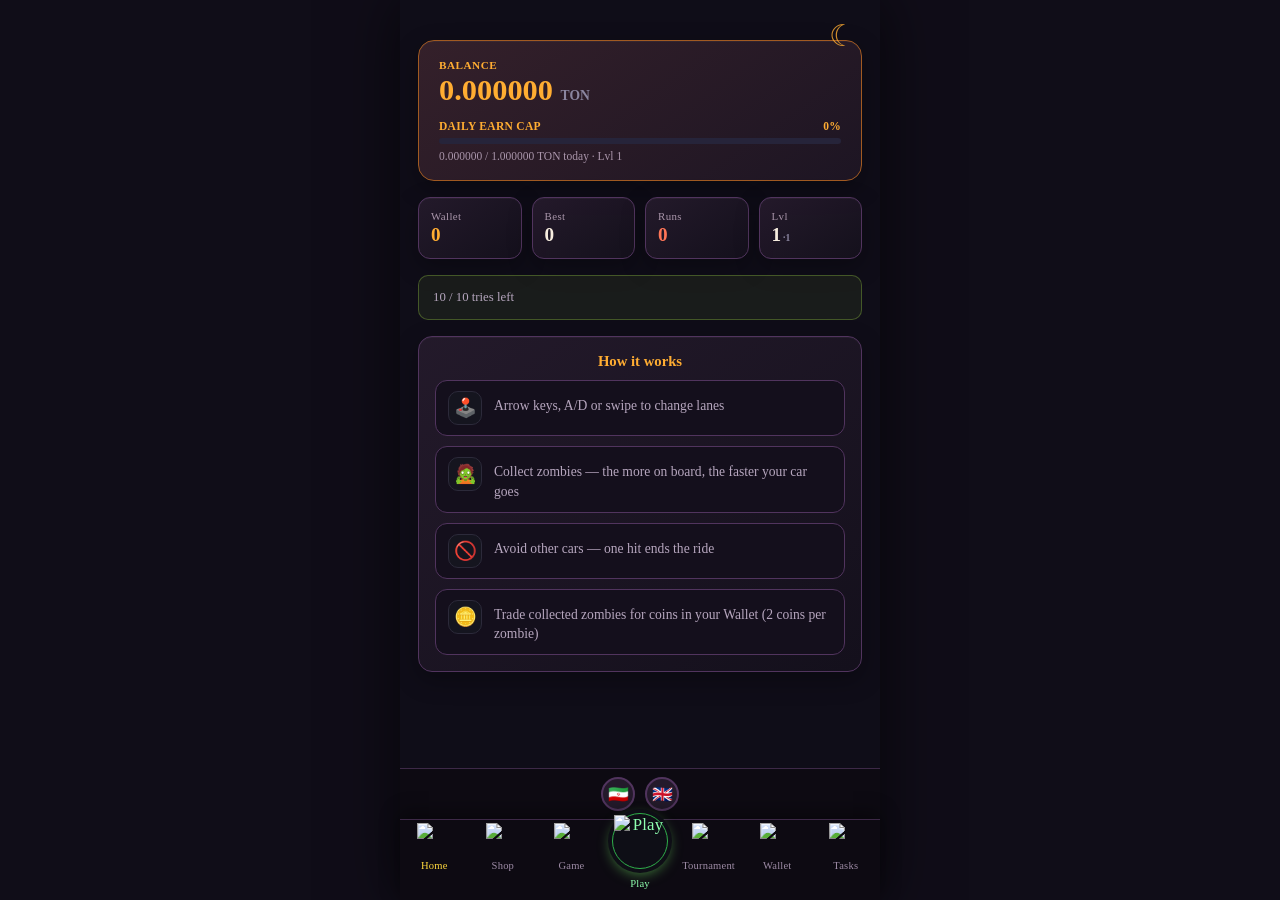
==== index.html @ 6e3f5f3d "Add Telegram channel join task with +500 Zombies reward" ====
<!DOCTYPE html>
<html lang="en">
<head>
<meta charset="UTF-8">
<meta name="viewport" content="width=device-width, initial-scale=1.0, maximum-scale=1.0, user-scalable=no">
<script src="https://telegram.org/js/telegram-web-app.js"></script>
<script src="https://sad.adsgram.ai/js/sad.min.js"></script>
<title>Coin Runner 3D</title>
<link rel="stylesheet" href="styles.css">
</head>
<body>
<div id="appShell">


  <!-- HOME -->
  <main class="screen active" id="screen-home">
    <div class="balance-card">
      <div class="balance-label" data-i18n="balanceLabel">BALANCE</div>
      <div class="balance-value"><span id="balanceValue">0.000000</span> <span class="unit">TON</span></div>
      <div class="cap-row">
        <span data-i18n="dailyCapLabel">DAILY EARN CAP</span>
        <span id="capPercent">0%</span>
      </div>
      <div class="cap-track"><div class="cap-fill" id="capFill"></div></div>
      <div class="cap-sub" id="capSub">0.000000 / 1.000000 TON <span data-i18n="today">today</span> · <span data-i18n="statLevel">Lvl</span> 1</div>
    </div>
    <div class="stat-row">
      <div class="stat-card gold"><div class="label" data-i18n="statWallet">Wallet</div><div class="value" id="homeCoins">0</div></div>
      <div class="stat-card"><div class="label" data-i18n="statBest">Best</div><div class="value" id="homeBest">0</div></div>
      <div class="stat-card coral"><div class="label" data-i18n="statRuns">Runs</div><div class="value" id="homeRuns">0</div></div>
      <div class="stat-card"><div class="label" data-i18n="statLevel">Lvl</div><div class="value" id="homeLevel">1<small>·1</small></div></div>
    </div>
    <div class="note-box" id="attemptsInfo">10 / 10 tries left</div>
    <div class="howto">
      <h3 class="howto-title" data-i18n="howtoTitle">How it works</h3>
      <div class="howto-grid">
        <div class="howto-row"><div class="howto-ic">🕹️</div><div class="howto-text" data-i18n="howto1">Arrow keys, A/D or swipe to change lanes</div></div>
        <div class="howto-row"><div class="howto-ic">🧟</div><div class="howto-text" data-i18n="howto2">Collect zombies — the more on board, the faster your car goes</div></div>
        <div class="howto-row"><div class="howto-ic">🚫</div><div class="howto-text" data-i18n="howto3">Avoid other cars — one hit ends the ride</div></div>
        <div class="howto-row"><div class="howto-ic">🪙</div><div class="howto-text" data-i18n="howto4">Trade collected zombies for coins in your Wallet (2 coins per zombie)</div></div>
      </div>
    </div>
  </main>

  <!-- SHOP -->
  <main class="screen" id="screen-shop">
    <div class="hero" style="padding:22px 20px;">
      <h1 style="font-size:1.3rem;" data-i18n="skinShopTitle">🚕 Taxi Skins</h1>
      <p data-i18n="skinShopDesc">Unlock new taxi looks. Higher levels cost TON.</p>
    </div>
    <div class="skin-grid" id="skinGrid"></div>
  </main>

  <!-- TOURNAMENT -->
  <main class="screen" id="screen-tournament">
    <div class="hero" style="padding:22px 20px;">
      <h1 style="font-size:1.3rem;" data-i18n="tournamentTitle">🏆 Zombie Tournament</h1>
      <p data-i18n="tournamentDesc">Weekly leaderboard — collect more zombies than the competition.</p>
    </div>
    <div class="tournament-timer">
      <div class="label" data-i18n="nextReset">Next reset in</div>
      <div class="clock" id="tournamentCountdown">--:--:--</div>
    </div>
    <div class="prize-pool">
      <div class="prize-pool-title" data-i18n="prizePoolTitle">🏆 Weekly Prize Pool</div>
      <div class="prize-row gold">
        <div class="prize-medal">🥇</div>
        <div class="prize-place" data-i18n="place1">1st Place</div>
        <div class="prize-amount">3 💎 TON</div>
      </div>
      <div class="prize-row silver">
        <div class="prize-medal">🥈</div>
        <div class="prize-place" data-i18n="place2">2nd Place</div>
        <div class="prize-amount">2 💎 TON</div>
      </div>
      <div class="prize-row bronze">
        <div class="prize-medal">🥉</div>
        <div class="prize-place" data-i18n="place3">3rd Place</div>
        <div class="prize-amount">1 💎 TON</div>
      </div>
    </div>
    <div class="leaderboard" id="leaderboardList"></div>
  </main>

  <!-- WALLET -->
  <main class="screen" id="screen-wallet">
    <div class="wallet-balance-card">
      <div class="wb-item">
        <div class="wb-icon"><img class="wallet-coin-image" src="sprites/coin.png" alt="Coin"></div>
        <div class="wb-info">
          <div class="wb-label" data-i18n="walletSub">Coin balance</div>
          <div class="wb-value" id="walletCoinsDisplay">0</div>
        </div>
      </div>
      <div class="wb-divider"></div>
      <div class="wb-item">
        <div class="wb-icon ton">💎</div>
        <div class="wb-info">
          <div class="wb-label" data-i18n="tonBalanceLabel">TON balance</div>
          <div class="wb-value ton" id="walletTonDisplay">0.000000</div>
        </div>
      </div>
    </div>

    <div class="exchange-card">
      <div class="exchange-card-title" data-i18n="exchangeTitle">Exchange</div>
      <div class="exchange-flow">
        <div class="exchange-token">
          <div class="exchange-token-icon">🧟</div>
          <div class="exchange-token-value" id="walletPersonsDisplay">0</div>
          <div class="exchange-token-label" data-i18n="walletCollected">collected — not yet exchanged</div>
        </div>
        <div class="exchange-arrow">→</div>
        <div class="exchange-token">
          <div class="exchange-token-icon gold"><img class="wallet-coin-image" src="sprites/coin.png" alt="Coin"></div>
          <div class="exchange-token-value gold" id="exchangePreview">0</div>
          <div class="exchange-token-label" data-i18n="exchangeRateLabel">2 coins per zombie</div>
        </div>
      </div>
      <button class="menu-btn" id="exchangeBtn" data-i18n="exchangeBtn">Exchange (2 🪙 per zombie)</button>
    </div>

    <div class="referral-card">
      <div class="referral-title">Invite friends</div>
      <div class="referral-copy">Share your personal link. Each new player who completes the channel task earns you 300 Zombies once.</div>
      <div class="referral-row"><input id="referralLink" class="withdraw-input" readonly placeholder="Open the game in Telegram"><button class="menu-btn secondary" id="referralCopyBtn" type="button">Copy</button></div>
      <button class="menu-btn" id="referralShareBtn" type="button">Share invite link</button>
      <div class="referral-count" id="referralCount">Invited players: 0</div>
      <div class="referral-pending" id="referralPending">Referral zombies ready: 0</div>
      <button class="menu-btn secondary" id="referralExchangeBtn" type="button" disabled>Exchange referral zombies (1:1)</button>
    </div>

    <div class="wallet-tabs">
      <button class="wallet-tab active" id="walletTabDeposit" type="button" data-i18n="depositTab">📥 Deposit</button>
      <button class="wallet-tab" id="walletTabWithdraw" type="button" data-i18n="withdrawTab">💎 Withdraw</button>
    </div>

    <div class="wallet-tab-panel active" id="walletPanelDeposit">
      <div class="withdraw-box">
        <div class="withdraw-title"><span class="box-icon">📥</span> <span data-i18n="depositTitle">Deposit TON</span></div>
        <div class="withdraw-balance" data-i18n="depositDesc">Send TON to this address to top up your in-game balance.</div>
        <div class="deposit-address" id="depositAddress">UQD2uyyNj1ZqCz59zlM7ej5aPr6raYoiTgbUP9bVeWlsbpPt</div>
        <button class="menu-btn secondary" id="depositCopyBtn" data-i18n="depositCopyBtn">📋 Copy Address</button>
        <div class="deposit-memo-box">
          <div class="deposit-memo-label" data-i18n="depositMemoLabel">Important: include this code as the transfer comment/memo, or your deposit can't be matched to your account automatically.</div>
          <div class="deposit-memo-value" id="depositMemo">—</div>
          <button class="menu-btn secondary" id="depositMemoCopyBtn" data-i18n="depositMemoCopyBtn">📋 Copy Code</button>
        </div>
        <input id="depositTxHash" class="withdraw-input" data-i18n-placeholder="depositTxPlaceholder" placeholder="TON transaction ID" autocomplete="off">
        <button class="menu-btn secondary" id="depositVerifyBtn" data-i18n="depositVerifyBtn">Verify deposit</button>
        <div class="withdraw-status" id="depositStatus"></div>
      </div>
      <div class="note-box" data-i18n="depositNote">Only send TON on the TON network. Deposits are detected automatically within a couple of minutes once the memo/comment matches your code above.</div>
    </div>

    <div class="wallet-tab-panel" id="walletPanelWithdraw">
      <div class="withdraw-box">
        <div class="withdraw-title"><span class="box-icon">💎</span> <span data-i18n="withdrawTitle">Withdraw TON</span></div>
        <div class="withdraw-balance"><span id="withdrawBalance">0.000000</span> <span class="unit">TON</span> <span data-i18n="withdrawAvailable">available</span></div>
        <input type="text" id="withdrawAddress" class="withdraw-input" placeholder="UQ… TON wallet address" data-i18n-placeholder="withdrawAddressPlaceholder" autocomplete="off">
        <input type="number" id="withdrawAmount" class="withdraw-input" placeholder="Amount (min 1 TON)" data-i18n-placeholder="withdrawAmountPlaceholder" step="0.000001" min="0">
        <button class="menu-btn" id="withdrawBtn" data-i18n="withdrawBtn">Request Withdrawal</button>
        <div class="withdraw-status" id="withdrawStatus"></div>
        <div class="withdraw-history" id="withdrawHistory"></div>
      </div>
      <div class="note-box" data-i18n="withdrawNote">Minimum withdrawal is 1 TON. Requests are reviewed and sent to your wallet address.</div>
    </div>

    <button class="menu-btn secondary" id="toHomeBtn" data-i18n="toHome">Back to Home</button>
  </main>

  <!-- TASKS -->
  <main class="screen" id="screen-task">
    <div class="hero" style="padding:22px 20px;">
      <h1 style="font-size:1.3rem;">Tasks</h1>
      <p>Complete tasks and collect rewards.</p>
    </div>
    <div class="task-card" id="channelTaskCard">
      <div class="task-card-icon"><img src="sprites/taskbutton.png" alt="Task"></div>
      <div class="task-card-content">
        <h2>Join @TaxiiTon</h2>
        <p>Follow the Telegram channel to complete this task.</p>
        <div class="task-reward">Reward: +500 Zombies</div>
        <a class="menu-btn secondary" href="https://t.me/TaxiiTon" target="_blank" rel="noopener">Open Telegram channel</a>
        <button class="menu-btn" id="checkChannelTaskBtn">Check membership</button>
        <div class="task-status" id="channelTaskStatus"></div>
      </div>
    </div>
    <div class="task-card" id="withdrawChannelTaskCard">
      <div class="task-card-icon"><img src="sprites/taskbutton.png" alt="Task"></div>
      <div class="task-card-content">
        <h2>Join @TaxitonWithdraw</h2>
        <p>Follow the withdrawal news channel to complete this task.</p>
        <div class="task-reward">Reward: +500 Zombies</div>
        <a class="menu-btn secondary" href="https://t.me/TaxitonWithdraw" target="_blank" rel="noopener">Open Telegram channel</a>
        <button class="menu-btn" id="checkWithdrawChannelTaskBtn" type="button">Check membership</button>
        <div class="task-status" id="withdrawChannelTaskStatus"></div>
      </div>
    </div>
    <div class="task-card" id="adsTaskCard">
      <div class="task-card-icon">▶</div>
      <div class="task-card-content">
        <h2>Watch 10 videos</h2>
        <p>Complete 10 rewarded videos and receive 0.03 TON in total.</p>
        <div class="task-reward" id="adsTaskProgress">0 / 10 videos · Reward: 0.03 TON</div>
        <button class="menu-btn" id="watchAdBtn" type="button">Watch video</button>
        <div class="task-status" id="adsTaskStatus"></div>
      </div>
    </div>
  </main>

  <!-- GAME MENU -->
  <main class="screen" id="screen-game-menu">
    <div class="game-lobby-panel">
      <div class="game-lobby-header"><div><span class="game-lobby-kicker">TAXITRON ONLINE</span><h1>Game Lobby</h1><p>Alle Spieler im Raum sehen und gemeinsam beitreten.</p></div><span class="game-lobby-live"><i></i> LIVE</span></div>
      <div class="game-lobby-3d"><canvas id="gameLobby3D"></canvas><span>2D LOBBY</span></div>
      <div class="game-lobby-room"><div><strong>Offene Lobby</strong><span id="gameLobbyStatus">Warte auf Spieler...</span></div><b id="gameLobbyCount">0 online</b></div>
      <div class="game-lobby-players" id="gameLobbyPlayers"><div class="game-lobby-empty">Spieler werden geladen...</div></div>
      <div class="game-room-list" id="gameRoomList"><div class="game-lobby-empty">Raum wird geladen...</div></div>
      <button class="game-lobby-join" id="gameLobbyJoinBtn" type="button">Join game · 0.001 TON</button>
      <div class="game-lobby-note">Die Spielerliste wird automatisch aktualisiert.</div>
    </div>
    <iframe class="game-experience-frame" id="gameExperienceFrame" title="Arena Duel" hidden></iframe>
    <div class="hero" style="padding:22px 20px;">
      <h1 style="font-size:1.3rem;">Game</h1>
      <p>Four-player knockout tournament. Losers are eliminated each round.</p>
    </div>
    <div class="rps-create-card">
      <div class="rps-create-heading"><div><span class="rps-kicker">PLAYER MATCH</span><h2>Create a challenge</h2></div><span class="rps-create-mark">VS</span></div>
      <p class="muted">Four players enter. Winner gets 60%, second place 20%, and 20% is the fee.</p>
      <label class="rps-input-label" for="rpsStake">Your stake</label>
      <div class="rps-create-row"><div class="rps-stake-input"><input id="rpsStake" type="number" min="0.001" step="0.001" value="0.001"><span>TON</span></div><button class="menu-btn rps-create-button" id="rpsCreateBtn">Create game</button></div>
      <div class="rps-payout-preview"><span>Winner payout</span><strong id="rpsPayoutPreview">0.002400 TON</strong><small>60% of the four-player pot</small></div>
      <div class="task-status" id="rpsStatus"></div>
    </div>
    <div class="rps-card rps-active-card"><div class="rps-section-heading"><h2>Active players</h2><span class="rps-live-label">LIVE</span></div><div id="rpsActivePlayers"><div class="muted">Loading players...</div></div></div>
    <div class="rps-card"><h2>Open games</h2><div id="rpsGamesList"><div class="muted">Open the Game tab to load games.</div></div></div>
  </main>

  <!-- RPS MATCH -->
  <main class="screen" id="screen-rps-game">
    <div class="rps-reference-layout">
      <aside class="rps-reference-sidebar">
        <div class="rps-profile"><div class="rps-profile-avatar">✎</div><div><strong id="rpsProfileName">Gast32</strong><span>Neuling</span><div class="rps-level-track"><i></i></div></div><b>0 LVL</b></div>
        <div class="rps-sidebar-title"><strong>Live im Duell</strong><span>ONLINE</span></div>
        <div class="rps-player-list" id="rpsReferencePlayers"></div>
        <div class="rps-create-reference"><label for="rpsStakeDirect">Einsatz pro Spieler</label><div><input id="rpsStakeDirect" type="number" min="0.001" step="0.001" value="0.001"><span>TON</span></div><button id="rpsCreateDirectBtn" type="button" onclick="window.startLocalRpsBot && window.startLocalRpsBot()">Spiel erstellen</button><small>4 Spieler · Gewinner 60%</small></div>
        <div class="rps-sidebar-spacer"></div>
        <div class="rps-shop-banner"><strong>Shop</strong><span>🪙 0</span><small>Werbung entfernen</small></div>
        <div class="rps-discord">◉ &nbsp; T R E T E  U N S E R E M<br>DISCORDSERVER BEI</div>
        <div class="rps-sidebar-footer"><span>◖</span><span>▣</span><span>♟</span><span>⚙</span></div>
      </aside>
      <section class="rps-reference-board">
        <header><strong>Nachtduell</strong><span class="rps-round-badge">RUNDE 1</span><button id="rpsBackBtn">Zur Lobby</button></header>
        <div class="rps-reference-arena">
          <div class="rps-reference-opponents" id="rpsReferenceOpponents"></div>
          <div class="rps-reference-dots">•••</div>
          <div class="rps-reference-choice"><button data-rps-choice="rock"><span class="rps-choice-mark">R</span><strong>STEIN</strong></button><button data-rps-choice="paper"><span class="rps-choice-mark">P</span><strong>PAPIER</strong></button><button data-rps-choice="scissors"><span class="rps-choice-mark">S</span><strong>SCHERE</strong></button></div>
          <div class="rps-reference-hearts">♥♥♥♥<span>♥</span></div>
          <div class="rps-reference-status" id="rpsMyGame"></div>
          <div class="rps-3d-wrap"><canvas id="rps3dCanvas"></canvas></div>
        </div>
      </section>
    </div>
    <div class="rps-match-card" id="rpsMyGameCard" hidden></div>
  </main>

  <!-- GAME (3D) -->
  <main class="screen" id="screen-game" dir="ltr">
    <div id="gameContainer">
      <canvas id="game3d"></canvas>

      <div class="exit-run-btn" id="exitRunBtn">✕</div>

      <div id="hud">
        <div id="hudPill">
          <span class="hud-seg">🧟 <b id="hudZombies">0</b></span>
          <span class="hud-sep">|</span>
          <span class="hud-seg" id="hudDistance">0 m</span>
          <span class="hud-sep">|</span>
          <span class="hud-seg hud-level"><span id="hudLevelLabel">Lvl</span> <b id="hudLevel">1</b><small id="hudMult">·1</small></span>
        </div>
      </div>
      <div id="weaponHud" style="display:none;">x2 <span id="weaponTimerVal">15</span>s</div>

      <div id="gameOverScreen">
        <h1 data-i18n="crash">CRASH!</h1>
        <div class="finalScore" id="finalScore">0</div>
        <div class="bestScore" id="bestScoreText"></div>
        <div style="color:rgba(255,255,255,.5);font-size:12px;margin-bottom:10px;" data-i18n="walletExchangeInfo">Exchangeable in your Wallet (2 🪙 per zombie)</div>
        <button class="btn" id="retryBtn" data-i18n="retry">Retry</button>
        <button class="btn" id="goHomeBtn" style="margin-top:12px;background:linear-gradient(180deg,#3a3750,#26243a);color:#fff;box-shadow:0 6px 0 #17162280;" data-i18n="goHome">Back to Home</button>
      </div>

      <div class="hint" id="hint" data-i18n="hint">◀ ▶ Arrow keys, A/D or swipe</div>
    </div>
  </main>

  <div class="lang-switch">
    <button class="lang-flag" data-lang="fa" title="فارسی">🇮🇷</button>
    <button class="lang-flag" data-lang="en" title="English">🇬🇧</button>
  </div>
  <nav class="bottomnav" id="bottomnav">
    <button data-screen="home" class="active"><span class="ic home-ic" style="background:none;"><img src="sprites/NewHome.png" alt="Home" style="display:block;width:34px;height:34px;object-fit:contain;"></span><span data-i18n="navHome">Home</span></button>
    <button data-screen="shop"><span class="ic shop-ic" style="background:none;"><img src="sprites/NewShop.png" alt="Shop" style="display:block;width:34px;height:34px;object-fit:contain;"></span><span data-i18n="navShop">Shop</span></button>
    <button data-screen="game-menu"><span class="ic game-nav-ic"><img src="sprites/NewGame.png" alt="Game"></span><span>Game</span></button>
    <button data-screen="game" class="play-btn"><span class="ic" style="background-color:#0e0e16;background-image:none;"><img src="sprites/NewPlay.png" alt="Play" style="display:block;width:52px;height:52px;object-fit:contain;"></span><span data-i18n="navPlay">Play</span></button>
    <button data-screen="tournament"><span class="ic trophy-ic" style="background:none;"><img src="sprites/NewTour.png" alt="Tournament" style="display:block;width:34px;height:34px;object-fit:contain;"></span><span data-i18n="navTournament">Tournament</span></button>
    <button data-screen="wallet"><span class="ic wallet-ic" style="background:none;"><img src="sprites/NewWallet.png" alt="Wallet" style="display:block;width:34px;height:34px;object-fit:contain;"></span><span data-i18n="navWallet">Wallet</span></button>
    <button data-screen="task"><span class="ic task-ic" style="background:none;"><img src="sprites/NewTask.png" alt="Tasks" style="display:block;width:34px;height:34px;object-fit:contain;"></span><span>Tasks</span></button>
  </nav>
</div>

<script src="https://cdnjs.cloudflare.com/ajax/libs/three.js/r128/three.min.js"></script>
<script>window.TAXITRON_BOT_USERNAME = 'TaxiTronBot';</script>
<script src="app.js?v=attempt-reset-midnight-20260914"></script>
</body>
</html>
---- styles.css ----
* { margin:0; padding:0; box-sizing:border-box; -webkit-tap-highlight-color: transparent; }
  html, body { height:100%; overflow:hidden; background:#0a0a12; font-family: 'Segoe UI', Arial, sans-serif; }
  #gameContainer { position:relative; width:100%; height:100%; touch-action:none; overscroll-behavior:none; background:#0a0a12; }
  #game3d { display:block; width:100%; height:100%; }

  #hud { position:absolute; top:16vh; left:0; right:0; padding:0 16px; display:flex; justify-content:center; align-items:center; color:#fff; font-weight:700; font-size:20px; z-index:5; pointer-events:none; }
  #hudPill {
    display:flex;
    align-items:center;
    gap:12px;
    background:linear-gradient(180deg, rgba(30,30,46,.94), rgba(12,12,20,.94));
    border:1px solid rgba(255,255,255,.14);
    box-shadow:0 6px 20px rgba(0,0,0,.5), inset 0 1px 0 rgba(255,255,255,.06);
    padding:12px 22px;
    border-radius:999px;
    backdrop-filter:blur(8px);
  }
  .hud-seg { font-size:17px; letter-spacing:.2px; white-space:nowrap; }
  .hud-seg b { font-weight:800; }
  .hud-sep { opacity:.28; font-weight:400; }
  .hud-level { color:#ffd93d; }
  .hud-level small { font-size:11px; opacity:0.75; margin-left:2px; color:#a8a3b8; }
  #weaponHud {
    position:absolute; top:24vh; left:50%; transform:translateX(-50%);
    background:rgba(60,0,0,0.6); color:#ff5c5c; font-weight:800; font-size:16px;
    padding:5px 14px; border-radius:999px; border:1px solid rgba(255,60,60,.6);
    text-shadow:0 0 8px rgba(255,40,40,.9); z-index:6; animation:weaponPulse 0.6s infinite alternate;
  }
  @keyframes weaponPulse { from{ box-shadow:0 0 6px rgba(255,40,40,.5);} to{ box-shadow:0 0 16px rgba(255,40,40,.9);} }

  #startScreen, #gameOverScreen {
    position:absolute; inset:0; display:flex; flex-direction:column; align-items:center; justify-content:center;
    background:linear-gradient(180deg, rgba(10,10,20,.92), rgba(20,10,30,.96)); color:#fff; text-align:center; z-index:10; padding:20px;
  }
  #gameOverScreen { display:none; }
  h1 { font-size:38px; margin-bottom:8px; letter-spacing:1px; background:linear-gradient(90deg,#ffd93d,#ff6b6b); -webkit-background-clip:text; background-clip:text; color:transparent; }
  .subtitle { color:#aaa; margin-bottom:26px; font-size:15px; }
  .btn {
    background:linear-gradient(180deg,#ffd93d,#ffb703); color:#3a2a00; border:none; padding:14px 40px;
    border-radius:30px; font-size:18px; font-weight:800; cursor:pointer; box-shadow:0 6px 0 #b8860b, 0 8px 16px rgba(0,0,0,.4);
    transition: transform .08s; touch-action:manipulation;
  }
  .btn:active { transform: translateY(4px); box-shadow:0 2px 0 #b8860b; }
  .finalScore { font-size:52px; font-weight:900; color:#ffd93d; margin:10px 0; }
  .bestScore { color:#7fdc7f; font-size:15px; margin-bottom:24px; }
  .hint { position:absolute; bottom:24px; left:0; right:0; text-align:center; color:rgba(255,255,255,.55); font-size:13px; z-index:5; pointer-events:none;}

  /* ---------- APP SHELL / NAVIGATION ---------- */
  #appShell{ position:relative; width:100%; height:100%; display:flex; flex-direction:column; max-width:480px; margin:0 auto; }
  .topbar{ display:flex; align-items:center; justify-content:space-between; padding:14px 18px 10px 18px; flex-shrink:0; }
  .brand{ font-size:1.05rem; font-weight:800; letter-spacing:0.5px; background:linear-gradient(90deg,#ffd93d,#ff6b6b); -webkit-background-clip:text; background-clip:text; color:transparent; }
  .coin-pill{ display:flex; align-items:center; gap:6px; background:#1c1c2a; border:1px solid #322f42; padding:6px 14px; border-radius:999px; font-weight:800; font-size:0.95rem; color:#ffd93d; }
  .coin-pill::before{ content:"🪙"; }
    .skin-today-pill{ display:inline-flex; min-width:132px; justify-content:center; padding:4px 9px; border:1px solid rgba(255,217,61,.35); border-radius:999px; color:#ffd93d; background:linear-gradient(90deg, rgba(255,217,61,.2) var(--today-progress), rgba(255,255,255,.05) var(--today-progress)); }
    .skin-today-pill.full{ color:#fff; border-color:#ff5c6c; background:linear-gradient(90deg, #b52b3d, #7d1e2c); }
  .lang-switch{ display:flex; align-items:center; justify-content:center; gap:10px; padding:8px 0; background:#0e0e16; border-top:1px solid #211f2e; flex-shrink:0; }
  .lang-flag{ width:34px; height:34px; border-radius:50%; border:2px solid transparent; background:#1c1c2a; display:flex; align-items:center; justify-content:center; font-size:1.05rem; cursor:pointer; padding:0; overflow:hidden; }
  .lang-flag.active{ border-color:#7cff6b; box-shadow:0 0 8px rgba(124,255,107,.5); }

  .screen{ display:none; flex:1; min-height:0; padding:6px 18px 18px 18px; overflow-y:auto; color:#fff;
    /* keep content below Telegram's fullscreen header buttons (no top bar anymore) */
    padding-top: calc(var(--tg-safe-area-inset-top, 0px) + var(--tg-content-safe-area-inset-top, 0px) + 16px); }
  /* home page: push everything a bit further down */
  #screen-home{ padding-top: calc(var(--tg-safe-area-inset-top, 0px) + var(--tg-content-safe-area-inset-top, 0px) + 40px); }
  .screen.active{ display:flex; flex-direction:column; gap:16px; }

  .hero{ position:relative; border-radius:16px; padding:24px 20px; background:linear-gradient(160deg,#1c1c2a,#100f18); border:1px solid #2c2a3a; }
  .hero h1{ margin:0 0 6px 0; font-size:1.45rem; line-height:1.2; background:linear-gradient(90deg,#ffd93d,#ff6b6b); -webkit-background-clip:text; background-clip:text; color:transparent; }
  .hero p{ margin:0 0 18px 0; color:#a8a3b8; font-size:0.92rem; }
  .menu-btn{ font-weight:800; font-size:0.92rem; border:none; border-radius:14px; padding:14px 18px; cursor:pointer; color:#3a2a00; background:linear-gradient(180deg,#ffd93d,#ffb703); box-shadow:0 5px 0 #b8860b; width:100%; }
  .menu-btn:active{ transform:translateY(3px); box-shadow:0 2px 0 #b8860b; }
  .menu-btn.secondary{ background:transparent; color:#fff; border:1px solid #3a3750; box-shadow:none; }
  .attempts-info{
    margin-top:12px; display:flex; align-items:center; justify-content:center; gap:8px;
    font-size:0.78rem; font-weight:700; color:#a8a3b8; padding:8px 14px; border-radius:999px;
    background:#15151f; border:1px solid #262436;
  }
  .attempts-info .dot{ width:8px; height:8px; border-radius:50%; background:#7cff6b; flex-shrink:0; }
  .attempts-info.empty{ color:#ff8f8f; border-color:rgba(255,107,107,.35); background:rgba(255,107,107,.06); }
  .attempts-info.empty .dot{ background:#ff6b6b; }
  .menu-btn:disabled{ opacity:.5; cursor:not-allowed; box-shadow:none; }

  /* ---------- WITHDRAW ---------- */
  .withdraw-box{ background:#15151f; border:1px solid #262436; border-radius:16px; padding:18px; margin:14px 0; }
  .withdraw-title{ font-weight:800; font-size:1rem; color:#fff; margin-bottom:6px; display:flex; align-items:center; gap:6px; }
  .withdraw-balance{ font-size:0.82rem; color:#a8a3b8; margin-bottom:14px; }
  .withdraw-balance .unit{ color:#ffd93d; font-weight:700; }
  .withdraw-input{
    width:100%; box-sizing:border-box; background:#1c1c2a; border:1px solid #2c2a3a; border-radius:12px;
    padding:12px 14px; color:#fff; font-size:0.85rem; margin-bottom:10px; font-family:inherit;
  }
  .withdraw-input:focus{ outline:none; border-color:#ffd93d; }
  .withdraw-input::placeholder{ color:#6b6680; }
  .withdraw-status{ margin-top:10px; font-size:0.78rem; font-weight:700; min-height:16px; }
  .withdraw-status.error{ color:#ff8f8f; }
  .withdraw-status.success{ color:#7cff6b; }
  .withdraw-status.pending{ color:#ffd93d; }
  .withdraw-history{ margin-top:12px; display:flex; flex-direction:column; gap:7px; }
  .withdraw-hist-item{
    display:flex; justify-content:space-between; align-items:center; font-size:0.74rem; color:#c9c5da;
    background:#1c1c2a; border:1px solid #262436; border-radius:10px; padding:8px 12px;
  }
  .withdraw-hist-item .hist-amount{ font-weight:800; color:#fff; }
  .withdraw-hist-item .hist-status{ font-weight:800; padding:2px 8px; border-radius:999px; font-size:0.66rem; }
  .withdraw-hist-item .hist-status.pending{ background:rgba(255,217,61,.12); color:#ffd93d; }
  .withdraw-hist-item .hist-status.completed{ background:rgba(124,255,107,.12); color:#7cff6b; }
  .deposit-address{
    background:#1c1c2a; border:1px solid #2c2a3a; border-radius:12px; padding:12px 14px;
    color:#ffd93d; font-size:0.78rem; font-family:monospace; word-break:break-all; margin-bottom:12px;
    letter-spacing:.2px;
  }
  .deposit-memo-box{
    background:rgba(124,196,255,.08); border:1px solid rgba(127,196,255,.35); border-radius:12px;
    padding:12px 14px; margin-bottom:12px;
  }
  .deposit-memo-label{ font-size:0.74rem; color:#a8a3b8; margin-bottom:6px; line-height:1.4; }
  .deposit-memo-value{
    font-size:1.05rem; font-weight:900; color:#7fc4ff; font-family:monospace;
    letter-spacing:.5px; margin-bottom:10px; word-break:break-all;
  }

  .stat-row{ display:flex; gap:10px; }
  .stat-card{ flex:1; background:#15151f; border:1px solid #262436; border-radius:12px; padding:12px 12px; }
  .stat-card .label{ font-size:0.68rem; color:#8b86a0; letter-spacing:0.4px; }
  .stat-card .value{ font-size:1.2rem; font-weight:800; margin-top:2px; }
  .stat-card.gold .value{ color:#ffd93d; }
  .stat-card.coral .value{ color:#ff6b6b; }
  .stat-card .value small{ font-size:0.6rem; color:#8b86a0; margin-left:2px; }

  .balance-card{ background:linear-gradient(160deg,#1c1c2a,#100f18); border:1px solid #2c2a3a; border-radius:16px; padding:18px 20px; }
  .balance-card.level-2{ background:linear-gradient(160deg,#571f2b,#1f1018); border-color:#ff5c6c; box-shadow:0 0 18px rgba(255,92,108,.24); }
  .balance-card.level-3{ background:linear-gradient(160deg,#0d3b66,#061b3a); border-color:#2f8dcc; color:#e8f7ff; box-shadow:0 0 22px rgba(25,125,205,.34); }
  .balance-card.level-4{ background:linear-gradient(160deg,#262626,#050505); border-color:#d7ad45; color:#fff1b0; box-shadow:0 0 22px rgba(215,173,69,.42); }
  .balance-label{ font-size:0.7rem; letter-spacing:0.5px; color:#ffb74d; font-weight:800; }
  .balance-value{ font-size:1.9rem; font-weight:900; color:#ffd93d; margin:2px 0 12px 0; }
  .balance-value .unit{ font-size:0.85rem; color:#8b86a0; font-weight:700; }
  .cap-row{ display:flex; justify-content:space-between; font-size:0.72rem; color:#ffb74d; font-weight:800; letter-spacing:0.3px; margin-bottom:6px; }
  .cap-track{ background:#26243a; border-radius:999px; height:6px; overflow:hidden; }
  .cap-fill{ height:100%; width:0%; background:linear-gradient(90deg,#ffd93d,#ff6b6b); border-radius:999px; transition:width .3s; }
  .cap-sub{ font-size:0.72rem; color:#8b86a0; margin-top:6px; }

  /* ---------- HOME REDESIGN ---------- */
  .hero-badge{ width:64px; height:64px; border-radius:18px; margin:0 auto 14px auto; display:flex; align-items:center; justify-content:center; font-size:2rem; background:radial-gradient(circle at 32% 28%, #7cff6b, #1f7a2e 70%, #0c3d14); box-shadow:0 6px 18px rgba(124,255,107,.35); border:1px solid #2fae4a; }
  .hero.home-hero{ text-align:center; }
  .hero.home-hero p{ text-align:center; max-width:320px; margin-left:auto; margin-right:auto; }
  .howto-title{ margin:0 0 10px 0; font-size:0.92rem; color:#ffd93d; text-align:center; }
  .howto{ background:#15151f; border:1px solid #262436; border-radius:14px; padding:16px; }
  .howto-grid{ display:flex; flex-direction:column; gap:10px; }
  .howto-row{ display:flex; align-items:flex-start; gap:12px; background:#1c1c2a; border:1px solid #262436; border-radius:12px; padding:10px 12px; }
  .howto-row .howto-ic{ font-size:1.15rem; width:34px; height:34px; border-radius:10px; background:#15151f; display:flex; align-items:center; justify-content:center; flex-shrink:0; border:1px solid #2c2a3a; }
  .howto-row .howto-text{ font-size:0.85rem; color:#a8a3b8; line-height:1.45; padding-top:5px; }

  .wallet-hero{ background:linear-gradient(160deg,#1c1c2a,#100f18); border:1px solid #2c2a3a; border-radius:16px; padding:24px; text-align:center; }
  .wallet-hero .big-coin{ font-size:2.3rem; font-weight:900; color:#ffd93d; }
  .wallet-hero .sub{ color:#a8a3b8; font-size:0.85rem; margin-top:2px; }
  .note-box{ background:rgba(255,217,61,0.06); border:1px solid #3a3524; border-radius:10px; padding:12px 14px; font-size:0.8rem; color:#a8a3b8; line-height:1.5; }
  .exchange-box{ background:#1c1c2a; border:1px solid #3a3524; border-radius:12px; padding:14px 16px; display:flex; flex-direction:column; gap:10px; align-items:center; text-align:center; }
  .exchange-box .exchange-info{ font-size:0.95rem; color:#fff; }
  .exchange-box .exchange-info b{ color:#ffd93d; font-size:1.15rem; }
  .exchange-box .menu-btn:disabled{ opacity:0.4; cursor:not-allowed; box-shadow:none; }

  /* ---------- WALLET REDESIGN (PRO) ---------- */
  .wallet-balance-card{
    background:linear-gradient(160deg,#1c1c2a,#100f18);
    border:1px solid #2c2a3a; border-radius:18px; padding:20px 16px;
    display:flex; align-items:center;
    box-shadow:0 10px 26px rgba(0,0,0,.4), inset 0 1px 0 rgba(255,255,255,.05);
  }
  .wb-item{ flex:1; display:flex; align-items:center; gap:12px; min-width:0; }
  .wb-icon{
    width:44px; height:44px; border-radius:12px; flex-shrink:0; font-size:1.3rem;
    display:flex; align-items:center; justify-content:center;
    background:rgba(255,217,61,.1); border:1px solid rgba(255,217,61,.25);
  }
  .wb-icon.ton{ background:rgba(102,178,255,.1); border-color:rgba(102,178,255,.28); }
  .wallet-coin-image{ width:70%; height:70%; object-fit:contain; display:block; }
  .wb-info{ min-width:0; }
  .wb-label{ font-size:0.64rem; color:#8b86a0; letter-spacing:.4px; text-transform:uppercase; font-weight:800; }
  .wb-value{ font-size:1.2rem; font-weight:900; color:#ffd93d; line-height:1.3; overflow:hidden; text-overflow:ellipsis; white-space:nowrap; }
  .wb-value.ton{ color:#7fc4ff; }
  .wb-divider{ width:1px; align-self:stretch; background:#2c2a3a; margin:0 14px; }

  .exchange-card{ background:#15151f; border:1px solid #262436; border-radius:18px; padding:18px; display:flex; flex-direction:column; gap:14px; }
  .exchange-card-title{ font-size:0.74rem; font-weight:800; letter-spacing:.5px; text-transform:uppercase; color:#8b86a0; text-align:center; }
  .exchange-flow{ display:flex; align-items:center; justify-content:center; gap:16px; }
  .exchange-token{ display:flex; flex-direction:column; align-items:center; gap:4px; min-width:78px; }
  .exchange-token-icon{
    width:52px; height:52px; border-radius:50%; font-size:1.5rem;
    display:flex; align-items:center; justify-content:center;
    background:#1c1c2a; border:1px solid #2c2a3a;
  }
  .exchange-token-icon.gold{ background:rgba(255,217,61,.08); border-color:rgba(255,217,61,.3); }
  .exchange-token-icon .wallet-coin-image{ width:72%; height:72%; }
  .exchange-token-value{ font-size:1.1rem; font-weight:900; color:#fff; }
  .exchange-token-value.gold{ color:#ffd93d; }
  .exchange-token-label{ font-size:0.64rem; color:#8b86a0; text-align:center; line-height:1.3; max-width:90px; }
  .exchange-arrow{ font-size:1.4rem; color:#4a4660; font-weight:900; }

  .referral-card{ background:linear-gradient(160deg,#182638,#10151f); border:1px solid #294a62; border-radius:18px; padding:18px; display:flex; flex-direction:column; gap:10px; }
  .referral-title{ color:#8de7ff; font-size:0.98rem; font-weight:900; text-align:left; }
  .referral-copy{ color:#a8b8c8; font-size:0.76rem; line-height:1.45; text-align:left; max-width:34rem; }
  .referral-row{ display:grid; grid-template-columns:minmax(0,1fr) auto; gap:8px; align-items:center; }
  .referral-row .withdraw-input{ min-width:0; width:100%; margin:0; font-size:0.7rem; overflow:hidden; text-overflow:ellipsis; }
  .referral-row .menu-btn{ width:auto; min-width:74px; margin:0; padding:10px 12px; }
  .referral-card > .menu-btn{ width:100%; margin:0; }
  .referral-count{ color:#ffd36a; font-size:0.74rem; font-weight:800; text-align:left; padding-top:2px; }
  .referral-pending{ color:#8fffb0; font-size:0.76rem; font-weight:800; }

  #screen-wallet{ gap:14px; padding-bottom:28px; }
  #screen-wallet > .wallet-balance-card,
  #screen-wallet > .exchange-card,
  #screen-wallet > .referral-card,
  #screen-wallet > .wallet-tabs,
  #screen-wallet > .wallet-tab-panel,
  #screen-wallet > #toHomeBtn{ width:100%; max-width:560px; margin-left:auto; margin-right:auto; }
  #screen-wallet > .wallet-balance-card,
  #screen-wallet > .exchange-card,
  #screen-wallet > .referral-card{ margin-top:0; margin-bottom:0; }
  #screen-wallet > .wallet-tabs{ margin-top:2px; margin-bottom:0; }
  #screen-wallet > .wallet-tab-panel{ margin-top:0; }
  #screen-wallet .withdraw-box{ margin:0; }
  #screen-wallet .note-box{ margin:0; }
  @media (max-width:520px){
    #screen-wallet{ padding-left:14px; padding-right:14px; }
    .wallet-balance-card{ padding:16px 12px; }
    .wb-item{ gap:8px; }
    .wb-divider{ margin:0 8px; }
    .wb-value{ font-size:1.03rem; }
    .wb-icon{ width:38px; height:38px; font-size:1.1rem; }
    .exchange-card,.referral-card{ padding:15px; }
    .referral-row{ grid-template-columns:minmax(0,1fr) 78px; }
    .referral-row .menu-btn{ width:78px; min-width:0; padding-left:8px; padding-right:8px; }
  }

  .wallet-tabs{ display:flex; gap:6px; background:#15151f; border:1px solid #262436; border-radius:14px; padding:5px; }
  .wallet-tab{
    flex:1; background:none; border:none; color:#8b86a0; font-family:inherit; font-weight:800; font-size:0.8rem;
    padding:10px 6px; border-radius:10px; cursor:pointer;
    display:flex; align-items:center; justify-content:center; gap:6px;
  }
  .wallet-tab.active{ background:linear-gradient(180deg,#ffd93d,#ffb703); color:#3a2a00; box-shadow:0 3px 10px rgba(255,183,3,.3); }
  .wallet-tab-panel{ display:none; flex-direction:column; gap:14px; }
  .wallet-tab-panel.active{ display:flex; }
  .withdraw-title .box-icon{
    width:28px; height:28px; border-radius:9px; flex-shrink:0; font-size:0.9rem;
    display:flex; align-items:center; justify-content:center;
    background:#1c1c2a; border:1px solid #2c2a3a;
  }

  .bottomnav{ display:flex; flex-shrink:0; border-top:1px solid #2a3d22; background:#0e0e16; position:relative; box-shadow:0 -6px 18px rgba(0,0,0,.4); }
  .bottomnav button{ flex:1; background:none; border:none; color:#8b86a0; padding:9px 4px 11px 4px; font-size:0.66rem; display:flex; flex-direction:column; align-items:center; gap:3px; cursor:pointer; font-family:inherit; letter-spacing:.2px; }
  .bottomnav button .ic{ font-size:1.05rem; }
  .bottomnav button .ic.home-ic{
    width:34px; height:34px; font-size:0; margin-top:-6px;
    background:url("[data-uri]") center/contain no-repeat;
  }
  .bottomnav button .ic.shop-ic{
    width:34px; height:34px; font-size:0; margin-top:-6px;
    background:url("[data-uri]") center/contain no-repeat;
  }
  .bottomnav button .ic.game-nav-ic{
    width:34px; height:34px; font-size:0; margin-top:-6px; display:flex; align-items:center; justify-content:center;
  }
  .bottomnav button .ic.game-nav-ic img{
    display:block; width:34px; height:34px; object-fit:contain;
  }
  .bottomnav button .ic.wallet-ic{
    width:34px; height:34px; font-size:0; margin-top:-6px;
    background:url("[data-uri]") center/contain no-repeat;
  }
  .bottomnav button .ic.task-ic{
    width:34px; height:34px; font-size:0; margin-top:-6px;
    background:url('sprites/taskbutton.png') center/contain no-repeat;
  }
  .task-card{ display:flex; gap:14px; margin:18px 20px; padding:16px; background:#15151f; border:1px solid #302d40; border-radius:14px; }
  .task-card.completed{ border-color:#45d483; box-shadow:0 0 16px rgba(69,212,131,.2); }
  .task-card-icon{ width:54px; height:54px; flex:0 0 54px; display:flex; align-items:center; justify-content:center; background:#0e0e16; border-radius:12px; }
  .task-card-icon img{ width:44px; height:44px; object-fit:contain; }
  .task-card-content{ min-width:0; flex:1; }
  .task-card h2{ margin:0 0 5px; font-size:1rem; }
  .task-card p{ margin:0 0 8px; color:#a8a3b8; font-size:.78rem; }
  .task-reward{ color:#ffd93d; font-weight:800; font-size:.82rem; margin-bottom:12px; }
  .task-card .menu-btn{ display:block; width:100%; margin-top:8px; text-align:center; text-decoration:none; box-sizing:border-box; }
  .task-status{ min-height:20px; margin-top:8px; color:#a8a3b8; font-size:.75rem; }
  .task-status.success{ color:#7cff6b; }
  .rps-card{ margin:18px 20px; padding:16px; background:#15151f; border:1px solid #302d40; border-radius:14px; }
  .rps-card h2{ margin:0 0 6px; font-size:1rem; }
  .rps-card p{ margin:0 0 12px; }
  .rps-create-row{ display:flex; gap:8px; align-items:center; }
  .rps-create-card{ margin:18px 20px; padding:18px; border:1px solid #6b5420; border-radius:16px; background:linear-gradient(145deg,#211d16,#13131c 58%,#1c1828); box-shadow:0 12px 26px rgba(0,0,0,.25); }
  .rps-create-heading{ display:flex; align-items:center; justify-content:space-between; gap:10px; }
  .rps-create-heading h2{ margin:0; font-size:1.15rem; }
  .rps-create-mark{ width:42px; height:42px; display:flex; align-items:center; justify-content:center; border:1px solid #ffd56a; border-radius:50%; color:#ffd56a; font-weight:900; font-size:.72rem; }
  .rps-input-label{ display:block; margin:15px 0 6px; color:#e8e6ef; font-size:.72rem; font-weight:800; text-transform:uppercase; letter-spacing:.6px; }
  .rps-stake-input{ display:flex; align-items:center; min-width:0; flex:1; padding:0 12px; border:1px solid #554824; border-radius:10px; background:#0c0c12; }
  .rps-stake-input input{ min-width:0; width:100%; padding:12px 0; border:0; outline:0; background:transparent; color:#fff; font-size:1rem; font-weight:800; }
  .rps-stake-input span{ color:#ffd56a; font-size:.75rem; font-weight:900; }
  .rps-create-row .menu-btn{ margin:0; flex:0 0 43%; }
  .rps-create-button{ background:linear-gradient(180deg,#ffd56a,#d49b24); color:#211705; box-shadow:0 4px 0 #805d19; }
  .rps-payout-preview{ display:flex; align-items:center; justify-content:space-between; gap:8px; margin-top:14px; padding:11px 12px; border-radius:10px; background:rgba(255,213,106,.08); border:1px solid rgba(255,213,106,.22); }
  .rps-payout-preview span,.rps-payout-preview small{ color:#bdb5a2; font-size:.68rem; }
  .rps-payout-preview strong{ color:#8fffb0; font-size:.86rem; }
  .rps-game-row{ display:flex; justify-content:space-between; align-items:center; gap:10px; padding:11px 0; border-bottom:1px solid #302d40; }
  .rps-game-row:last-child{ border-bottom:0; }
  .rps-game-meta{ min-width:0; }
  .rps-game-meta strong{ display:block; }
  .rps-game-meta small{ color:#a8a3b8; }
  .rps-hand-row{ display:flex; gap:8px; margin-top:12px; }
  .rps-hand{ flex:1; padding:12px 6px; border:1px solid #3b3850; border-radius:10px; background:#26243a; color:#fff; cursor:pointer; font-size:1.2rem; }
  .rps-hand:disabled{ opacity:.45; cursor:not-allowed; }
  .rps-result{ color:#ffd93d; font-weight:900; margin-top:14px; padding:13px; border-radius:10px; text-align:center; background:#26243a; letter-spacing:.3px; }
  .rps-result.win{ color:#8fffb0; background:rgba(69,212,131,.12); border:1px solid rgba(69,212,131,.4); }
  .rps-result.loss{ color:#ff9b9b; background:rgba(255,92,108,.1); border:1px solid rgba(255,92,108,.3); }
  .rps-result.tie{ color:#ffd966; }
  .rps-room-head{ display:flex; justify-content:space-between; align-items:center; gap:10px; padding-bottom:12px; border-bottom:1px solid #302d40; }
  .rps-kicker{ display:block; color:#8b86a0; font-size:.62rem; letter-spacing:1px; margin-bottom:4px; }
  .rps-room-head strong{ font-size:.92rem; }
  .rps-room-head i{ color:#ffd93d; font-style:normal; font-size:.65rem; margin:0 4px; }
  .rps-status-pill{ padding:4px 8px; border-radius:999px; background:#26243a; color:#ffd93d; font-size:.62rem; text-transform:uppercase; }
  .rps-money-grid{ display:grid; grid-template-columns:1fr 1fr; gap:8px; padding:12px 0; }
  .rps-money-grid div{ background:#0e0e16; border:1px solid #262436; border-radius:9px; padding:9px; }
  .rps-money-grid small{ display:block; color:#8b86a0; font-size:.58rem; letter-spacing:.5px; }
  .rps-money-grid b{ display:block; color:#ffd93d; margin-top:3px; font-size:.82rem; }
  .rps-hands{ display:grid; grid-template-columns:1fr 32px 1fr; align-items:center; gap:8px; margin-top:6px; text-align:center; }
  .rps-hands div:not(.rps-vs){ padding:12px 6px; border:1px solid #3b3850; border-radius:10px; background:#1c1c2a; }
  .rps-hands small,.rps-hands span{ display:block; color:#a8a3b8; font-size:.68rem; }
  .rps-hands strong{ display:block; font-size:2rem; margin:7px 0; }
  .rps-vs{ color:#ffd93d; font-size:.65rem; font-weight:900; }
  .rps-player-roster{ display:flex; flex-wrap:wrap; gap:6px; margin:12px 0; }
  .rps-player-chip{ padding:6px 8px; border-radius:999px; background:#1e5aa8; color:#fff; font-size:.68rem; font-weight:800; }
  .rps-player-chip.eliminated{ background:#3b2730; color:#a8a3b8; text-decoration:line-through; }
  .rps-round-message{ padding:10px; border-radius:9px; background:#0e0e16; }
  .rps-section-heading{ display:flex; justify-content:space-between; align-items:center; }
  .rps-section-heading h2{ margin:0; }
  .rps-live-label{ color:#8fffb0; font-size:.62rem; font-weight:900; letter-spacing:1px; }
  .rps-active-list{ display:flex; flex-wrap:wrap; gap:7px; margin-top:12px; }
  .rps-active-player{ display:flex; align-items:center; gap:6px; padding:7px 9px; border-radius:999px; background:#1b2d2c; color:#dfffe8; font-size:.72rem; }
  .rps-active-player i{ width:7px; height:7px; border-radius:50%; background:#45d483; box-shadow:0 0 8px #45d483; }
  .rps-room-watch{ background:#26243a; color:#fff; }
  .rps-3d-wrap{ height:190px; margin:0 -4px 14px; overflow:hidden; border-radius:12px; background:#090b16; border:1px solid #2b3150; }
  #rps3dCanvas{ display:block; width:100%; height:100%; }
  .rps-match-top{ display:flex; align-items:center; justify-content:space-between; padding:16px 20px 0; color:#ffd56a; font-size:.7rem; font-weight:900; letter-spacing:1px; }
  .rps-back-button{ border:1px solid #3b3850; background:#181824; color:#fff; border-radius:9px; padding:8px 12px; font:inherit; letter-spacing:0; cursor:pointer; }
  .rps-match-dot{ width:8px; height:8px; border-radius:50%; background:#8fffb0; box-shadow:0 0 10px #8fffb0; }
  .rps-match-hero{ padding:24px 20px 16px; }
  .rps-match-hero h1{ margin:4px 0 5px; font-size:1.7rem; }
  .rps-match-hero p{ margin:0; color:#a8a3b8; font-size:.82rem; }
  .rps-match-card{ margin:0 20px 24px; padding:12px; border:1px solid #3b3850; border-radius:18px; background:linear-gradient(150deg,#181826,#0c0c14); box-shadow:0 16px 30px rgba(0,0,0,.3); }
  .rps-match-card .rps-room-head{ padding:6px 4px 14px; }

  /* Reference-style four-player game board */
  #screen-rps-game{ position:fixed; inset:0; z-index:30; max-width:none; padding:0; overflow:hidden; background:#edf2f3; }
  #appShell:has(#screen-rps-game.active) > .bottomnav,
  #appShell:has(#screen-rps-game.active) > .lang-switch{ display:none; }
  #screen-rps-game .rps-match-card{ display:none; }
  .rps-reference-layout{ display:flex; width:100%; height:100%; color:#fff; font-family:'Segoe UI',Arial,sans-serif; }
  .rps-reference-sidebar{ width:287px; flex:0 0 287px; display:flex; flex-direction:column; background:#293f53; }
  .rps-profile{ height:84px; display:flex; align-items:center; gap:10px; padding:10px 15px; background:#30485d; }
  .rps-profile-avatar{ width:58px; height:58px; border-radius:50%; display:flex; align-items:center; justify-content:center; color:#26394b; background:#9955a9; border:2px solid #647b8e; font-size:28px; }
  .rps-profile strong{ display:block; font-size:17px; line-height:18px; }
  .rps-profile span{ display:block; color:#adb9c4; font-weight:700; font-size:14px; }
  .rps-profile>b{ margin-left:auto; align-self:flex-end; font-size:12px; color:#d3dce2; white-space:nowrap; }
  .rps-level-track{ width:102px; height:6px; margin-top:6px; border-radius:8px; background:#637688; }
  .rps-level-track i{ display:block; width:0; height:100%; }
  .rps-sidebar-title{ height:48px; display:flex; align-items:center; justify-content:space-between; padding:0 20px; background:#334b60; font-size:17px; }
  .rps-sidebar-title span{ color:#b6c1c9; font-size:22px; }
  .rps-player-list{ display:flex; flex-direction:column; }
  .rps-reference-player{ height:62px; display:grid; grid-template-columns:18px 26px 36px 1fr; align-items:center; gap:6px; padding:0 18px; background:#30485d; border-bottom:1px solid #466074; }
  .rps-reference-player:nth-child(even){ background:#2c4357; }
  .rps-check{ color:#21f09a; font-size:18px; }
  .rps-reference-player:nth-child(2) .rps-check{ color:#c3ccd2; }
  .rps-reference-player>b{ color:#eef2f3; font-size:17px; }
  .rps-reference-player>strong{ min-width:0; font-size:16px; white-space:nowrap; }
  .rps-reference-player small{ color:#b8c2c9; font-size:13px; }
  .rps-reference-player .rps-balance{ display:block; margin-top:2px; color:#ffad32; font-size:10px; font-weight:800; }
  .rps-avatar{ width:36px; height:36px; display:flex; align-items:center; justify-content:center; border-radius:50%; border:2px solid #263b4e; font-style:normal; font-size:19px; }
  .rps-avatar.blue{ background:#33aee1; }.rps-avatar.pink{ background:#e776d5; }.rps-avatar.purple{ background:#9856ad; }.rps-avatar.red{ background:#e94d3e; }
  .rps-hearts{ grid-column:3 / 5; margin-top:-17px; color:#ed4d3c; font-size:13px; letter-spacing:-1px; }
  .rps-hearts em,.rps-reference-player em,.rps-opponent-card em{ color:#a7b3bb; font-style:normal; }
  .rps-sidebar-spacer{ flex:1; min-height:40px; }
  .rps-shop-banner{ position:relative; width:238px; height:75px; margin:0 auto 20px; padding:15px 18px; border-radius:7px; background:#415a6f; }
  .rps-shop-banner strong{ display:block; font-size:18px; }.rps-shop-banner span{ display:block; color:#ffd41f; font-weight:800; }.rps-shop-banner small{ position:absolute; bottom:-9px; left:47px; padding:3px 8px; border:1px solid #c6a613; border-radius:4px; background:#31495d; color:#ffd41f; font-weight:800; }
  .rps-discord{ margin:0 20px 20px; padding:8px 6px; border-radius:20px; background:#40596d; text-align:center; color:#eef3f4; font-size:13px; font-weight:800; line-height:16px; }
  .rps-sidebar-footer{ height:43px; display:grid; grid-template-columns:repeat(4,1fr); border-top:1px solid #456075; }.rps-sidebar-footer span{ display:flex; align-items:center; justify-content:center; color:#c0ccd3; border-right:1px solid #456075; font-size:19px; }
  .rps-reference-board{ flex:1; min-width:0; background:#eef3f4; }
  .rps-reference-board>header{ height:66px; display:flex; align-items:center; justify-content:space-between; padding:0 8px 0 18px; background:#30485d; box-shadow:0 1px 4px #637686; font-size:17px; }
  .rps-reference-board>header button{ padding:9px 14px; border:0; border-radius:6px; background:#e84435; color:#fff; font-weight:800; font-size:14px; box-shadow:inset 0 -3px rgba(130,24,17,.3); cursor:pointer; }
  .rps-reference-arena{ position:relative; height:calc(100% - 66px); background:#f0f5f5; background-image:radial-gradient(#e6eded 1px,transparent 1px); background-size:35px 35px; }
  .rps-reference-opponents{ position:absolute; top:33px; left:13%; right:13%; display:flex; justify-content:space-between; gap:24px; }
  .rps-opponent-card{ position:relative; display:grid; grid-template-columns:43px 1fr; grid-template-rows:25px 18px; align-items:center; width:160px; height:58px; padding:4px 8px 4px 0; border-radius:6px; background:#31495e; box-shadow:0 3px 4px #aebec4; }
  .rps-opponent-card .rps-avatar{ grid-row:1 / 3; width:43px; height:43px; margin-left:-15px; border-color:#31495e; }.rps-opponent-card strong{ font-size:17px; }.rps-opponent-card span{ color:#ed4d3c; font-size:13px; letter-spacing:-2px; }.rps-opponent-card strong span{ display:block; color:#ffad32; font-size:10px; letter-spacing:0; font-weight:800; }.rps-opponent-card b{ position:absolute; bottom:-43px; left:50%; color:#2d4355; font-size:38px; }
  .rps-reference-dots{ position:absolute; top:365px; left:50%; color:#8296a0; letter-spacing:3px; }
  .rps-reference-choice{ position:absolute; top:408px; left:50%; transform:translateX(-50%); display:flex; overflow:hidden; border-radius:8px; box-shadow:0 3px 3px #b5c0c2; }
  .rps-reference-choice button{ width:76px; height:50px; border:1px solid #c4cccf; background:#f9fbfb; color:#30485d; font-size:28px; cursor:pointer; }
  .rps-reference-choice button+button{ border-left:0; }.rps-reference-choice button:active{ background:#dce6e7; }
  .rps-reference-hearts{ position:absolute; top:507px; left:50%; transform:translateX(-50%); color:#ed4d3c; font-size:19px; letter-spacing:1px; }.rps-reference-hearts span{ color:#a7b3bb; }
  .rps-reference-status{ display:none; }.rps-reference-arena>.rps-3d-wrap{ display:none; }
  @media(max-width:620px){
    #screen-rps-game{ overflow-y:auto; }
    .rps-reference-layout{ display:flex; flex-direction:column; min-height:100%; height:auto; }
    .rps-reference-sidebar{ width:100%; flex:0 0 auto; min-height:0; }
    .rps-profile{ height:72px; padding:7px 14px; }
    .rps-profile-avatar{ width:50px; height:50px; font-size:24px; }
    .rps-sidebar-title{ height:42px; padding:0 16px; }
    .rps-player-list{ display:grid; grid-template-columns:1fr 1fr; }
    .rps-reference-player{ height:58px; padding:0 10px; grid-template-columns:15px 20px 32px 1fr; gap:4px; }
    .rps-reference-player>strong{ font-size:13px; overflow:hidden; text-overflow:ellipsis; }
    .rps-reference-player small{ font-size:10px; }
    .rps-avatar{ width:32px; height:32px; font-size:16px; }
    .rps-hearts{ font-size:11px; margin-top:-15px; }
    .rps-sidebar-spacer,.rps-shop-banner,.rps-discord{ display:none; }
    .rps-sidebar-footer{ display:none; }
    .rps-reference-board{ width:100%; max-width:100%; flex:0 0 auto; min-height:0; overflow:hidden; }
    .rps-reference-board>header{ height:48px; padding-left:12px; font-size:14px; }
    .rps-reference-board>header button{ font-size:12px; padding:8px 10px; }
    .rps-reference-arena{ height:342px; min-height:342px; overflow:hidden; }
    .rps-reference-opponents{ top:18px; left:3%; right:3%; gap:3px; }
    .rps-opponent-card{ width:32%; height:42px; transform:none; padding-right:2px; grid-template-columns:24px 1fr; }
    .rps-opponent-card .rps-avatar{ width:31px; height:31px; margin-left:-10px; font-size:13px; }
    .rps-opponent-card strong{ font-size:12px; overflow:hidden; text-overflow:ellipsis; white-space:nowrap; }
    .rps-opponent-card span{ font-size:10px; }
    .rps-opponent-card b{ bottom:-28px; font-size:25px; }
    .rps-reference-dots{ top:145px; }
    .rps-reference-choice{ top:183px; max-width:calc(100% - 24px); }
    .rps-reference-choice button{ width:clamp(58px,21vw,72px); height:52px; }
    .rps-reference-hearts{ top:268px; }
  }

  /* ---------- HALLOWEEN THEME ---------- */
  :root{
    --halloween-night:#100d18;
    --halloween-panel:#1b1522;
    --halloween-panel-soft:#241a2b;
    --halloween-orange:#ff7b22;
    --halloween-pumpkin:#ffad32;
    --halloween-green:#a9e34b;
    --halloween-purple:#7442a8;
    --halloween-ink:#f7eddf;
    --halloween-muted:#b6a6be;
  }
  html,body{ background:#100d18; color:var(--halloween-ink); font-family:Georgia,'Times New Roman',serif; }
  body{ background-image:linear-gradient(rgba(16,13,24,.78),rgba(16,13,24,.9)),url('sprites/HauntedHouse.jpg'); background-size:cover; background-position:center; background-attachment:fixed; }
  #appShell{ background:rgba(16,13,24,.72); box-shadow:0 0 60px rgba(0,0,0,.62); }
  .screen{ color:var(--halloween-ink); }
  .hero,.balance-card,.wallet-hero,.wallet-balance-card,.exchange-card,.withdraw-box,.howto,.stat-card,.task-card,.rps-card{ background:linear-gradient(145deg,rgba(36,26,43,.96),rgba(20,16,28,.96)); border-color:#51345e; box-shadow:0 8px 24px rgba(0,0,0,.3),inset 0 1px rgba(255,255,255,.04); }
  .hero h1,h1{ background:linear-gradient(90deg,var(--halloween-pumpkin),var(--halloween-orange)); -webkit-background-clip:text; background-clip:text; }
  .hero p,.muted,.withdraw-balance,.howto-row .howto-text,.note-box,.task-card p{ color:var(--halloween-muted); }
  .menu-btn,.btn{ background:linear-gradient(180deg,var(--halloween-pumpkin),var(--halloween-orange)); color:#281308; box-shadow:0 5px 0 #a54613,0 8px 18px rgba(255,107,25,.2); font-family:inherit; }
  .menu-btn.secondary{ color:var(--halloween-pumpkin); border-color:#75477d; background:rgba(36,26,43,.72); box-shadow:none; }
  .menu-btn:disabled{ opacity:.48; }
  .note-box{ background:rgba(169,227,75,.07); border-color:rgba(169,227,75,.3); }
  .balance-label,.cap-row,.howto-title,.stat-card.gold .value,.balance-value,.exchange-token-value.gold,.rps-payout-preview strong{ color:var(--halloween-pumpkin); }
  .balance-card{ border-color:#a15a22; background:linear-gradient(145deg,#34202a,#1d1523); }
  .cap-fill{ background:linear-gradient(90deg,var(--halloween-green),var(--halloween-orange)); }
  .stat-card.coral .value{ color:#ff7557; }
  .stat-card .label,.wb-label,.cap-sub,.exchange-token-label{ color:#a995aa; }
  .wb-value{ color:var(--halloween-pumpkin); }.wb-value.ton{ color:#9edcff; }
  .wb-icon{ background:rgba(255,123,34,.12); border-color:rgba(255,123,34,.35); }.wb-icon.ton{ background:rgba(169,227,75,.1); border-color:rgba(169,227,75,.3); }
  .wallet-tabs,.wallet-tab-panel{ background:transparent; }
  .wallet-tabs{ border-color:#51345e; }.wallet-tab{ color:#b6a6be; }.wallet-tab.active{ background:linear-gradient(180deg,var(--halloween-pumpkin),var(--halloween-orange)); color:#281308; }
  .withdraw-input,.deposit-address,.exchange-token-icon,.howto-row,.rps-stake-input{ background:#140f1c; border-color:#51345e; color:var(--halloween-ink); }
  .withdraw-input:focus{ border-color:var(--halloween-orange); }
  .withdraw-input::placeholder{ color:#765f7d; }
  .bottomnav,.lang-switch{ background:#0d0a12; border-color:#3d2947; }.bottomnav button{ color:#9d8ba5; }.bottomnav button.active{ color:var(--halloween-pumpkin); }.bottomnav button.play-btn{ color:var(--halloween-green); }
  .tournament-timer,.prize-pool{ background:rgba(27,21,34,.92); border-color:#51345e; }
  .prize-row{ border-color:#493151; }.prize-amount{ color:var(--halloween-pumpkin); }
  .rps-create-card{ background:linear-gradient(145deg,#2c1a25,#17121d); border-color:#a15a22; }.rps-card{ background:rgba(27,21,34,.94); }
  .rps-create-mark{ border-color:var(--halloween-pumpkin); color:var(--halloween-pumpkin); }.rps-kicker,.rps-live-label{ color:var(--halloween-green); }
  .rps-hand{ background:#2a1b35; border-color:#714687; color:var(--halloween-ink); }.rps-result{ background:#2a1b35; color:var(--halloween-pumpkin); }
  .rps-player-chip{ background:#56327a; }.rps-player-chip.eliminated{ background:#3c2734; }.rps-active-player{ background:#20372b; color:#dbf6a2; }
  .skin-card,.upgrade-card,.exchange-box{ background:rgba(27,21,34,.94); border-color:#51345e; }
  .lang-flag{ background:#241a2b; border-color:#51345e; }.lang-flag.active{ border-color:var(--halloween-green); box-shadow:0 0 10px rgba(169,227,75,.45); }
  #screen-home:before{ content:'☾'; position:absolute; top:18px; right:24px; color:var(--halloween-pumpkin); font-size:30px; opacity:.8; pointer-events:none; }
  #screen-home{ position:relative; }
  .hero-badge{ background:radial-gradient(circle at 35% 28%,#ffb338,#8f2b18 72%,#35111d); border-color:#d35b25; box-shadow:0 0 22px rgba(255,123,34,.35); }
  #screen-rps-game{ font-family:Georgia,'Times New Roman',serif; }
  #screen-rps-game{ display:none; position:fixed; inset:0; z-index:40; overflow:auto; background:#100b18; }
  #screen-rps-game .room-game-3d,#screen-rps-game .room-game-choices,#screen-rps-game .room-game-choice-title{ display:none !important; }
  #screen-rps-game.active{ display:block; }
  #screen-game-menu > *{ display:none !important; }
  #screen-game-menu > .game-lobby-panel{ display:block !important; }
  #screen-game-menu > .game-experience-frame{ display:block !important; }
  .game-experience-frame{ width:100%; height:760px; margin-top:12px; border:1px solid #6b3d78; border-radius:14px; background:#151210; overflow:hidden; }
  .game-experience-frame[hidden]{ display:none !important; }
  #screen-game-menu > .game-experience-frame{ order:-1; height:clamp(520px, calc(100vh - 190px), 720px); min-height:520px; margin-top:0; }
  .game-lobby-panel{ margin:8px 0; padding:13px; border:1px solid #6b3d78; border-radius:14px; background:linear-gradient(145deg,#24142e,#130d1a); box-shadow:0 8px 18px rgba(0,0,0,.3); }
  .game-lobby-header{ display:flex; align-items:flex-start; justify-content:space-between; gap:12px; }
  .game-lobby-kicker{ display:block; color:#a9e34b; font-size:10px; font-weight:900; letter-spacing:2px; }
  .game-lobby-header h1{ margin:2px 0; font-size:1.3rem; }
  .game-lobby-header p{ margin:0; color:#b6a6be; font-size:.7rem; }
  .game-lobby-3d{ position:relative; height:150px; margin-top:16px; overflow:hidden; border:1px solid #69417b; border-radius:14px; background:radial-gradient(circle at 50% 45%,#39204d,#120b1a 72%); box-shadow:inset 0 0 28px rgba(169,227,75,.08); }
  .game-lobby-3d{ display:none; }
  #gameLobby3D{ display:block; width:100%; height:100%; }
  .game-lobby-3d>span{ position:absolute; left:12px; bottom:9px; color:#a9e34b; font-size:9px; font-weight:900; letter-spacing:2px; pointer-events:none; }
  .game-lobby-live{ display:flex; align-items:center; gap:5px; padding:5px 8px; border:1px solid #3f7e49; border-radius:999px; color:#a9e34b; font-size:10px; font-weight:900; }
  .game-lobby-live i{ width:7px; height:7px; border-radius:50%; background:#a9e34b; box-shadow:0 0 8px #a9e34b; }
  .game-lobby-room{ display:flex; justify-content:space-between; align-items:center; margin-top:11px; padding:8px 10px; border:1px solid #4c2e5e; border-radius:9px; background:#1b1025; }
  .game-lobby-room strong,.game-lobby-room span{ display:block; }.game-lobby-room strong{ color:#f8eedf; font-size:.9rem; }.game-lobby-room span{ margin-top:3px; color:#b6a6be; font-size:.7rem; }.game-lobby-room b{ color:#ffad32; font-size:1rem; }
  .game-lobby-players{ display:grid; grid-template-columns:1fr 1fr; gap:5px; margin-top:8px; max-height:230px; overflow-y:auto; }
  .game-lobby-player{ display:flex; align-items:center; gap:6px; min-width:0; padding:6px; border:1px solid #553369; border-radius:8px; background:#1e1229; }
  .game-lobby-online-mark{ width:10px; height:10px; flex:0 0 10px; border-radius:50%; background:#a9e34b; box-shadow:0 0 8px rgba(169,227,75,.8); }
  .game-lobby-online-mark i{ display:none; }
  .game-lobby-player strong{ min-width:0; overflow:hidden; text-overflow:ellipsis; white-space:nowrap; color:#f8eedf; font-size:.68rem; }.game-lobby-player small{ display:block; margin-top:2px; color:#ffad32; font-size:.55rem; }.game-lobby-player small i{ display:inline-block; width:5px; height:5px; margin-right:3px; border-radius:50%; background:#a9e34b; box-shadow:0 0 5px #a9e34b; }.game-lobby-empty{ grid-column:1 / -1; padding:12px 6px; color:#b6a6be; text-align:center; font-size:.7rem; }
  .game-room-list{ display:flex; flex-direction:column; gap:6px; margin-top:8px; }
  .game-room-card{ display:grid; grid-template-columns:1fr auto; gap:8px; align-items:center; padding:9px 10px; border:1px solid #5e3970; border-radius:9px; background:#1c1027; }
  .game-room-card strong,.game-room-card span{ display:block; }.game-room-card strong{ color:#ffad32; font-size:.82rem; }.game-room-card span{ margin-top:3px; color:#b6a6be; font-size:.62rem; }
  .game-room-card button{ padding:7px 10px; border:1px solid #a9e34b; border-radius:7px; background:#263a23; color:#d9f6a3; font:800 .65rem Georgia,serif; cursor:pointer; }.game-room-card button:disabled{ opacity:.45; cursor:not-allowed; }
  .game-room-roster{ display:flex; flex-wrap:wrap; gap:5px; margin-top:7px; }
  .game-room-player-name{ display:inline-flex; align-items:center; gap:4px; padding:4px 6px; border:1px solid #563568; border-radius:999px; color:#f8eedf; font-size:.62rem; font-weight:800; }
  .game-room-player-name i{ width:5px; height:5px; border-radius:50%; background:#a9e34b; box-shadow:0 0 6px #a9e34b; }
  .game-room-empty{ color:#8f7c9a; font-size:.62rem; }
  .room-game-card{ max-width:620px; margin:0 auto; min-height:100vh; padding:20px 16px; background:radial-gradient(circle at 50% 25%,#3a1d4c,#100b18 62%); color:#f8eedf; }
  .room-game-top{ display:flex; justify-content:space-between; align-items:center; padding:12px 14px; border:1px solid #70458a; border-radius:12px; background:#24132f; color:#a9e34b; font-size:.75rem; font-weight:900; letter-spacing:1px; }
  .room-game-top b{ color:#ffad32; }
  .room-game-3d{ position:relative; height:170px; margin-top:12px; overflow:hidden; border:1px solid #70458a; border-radius:12px; background:#170d22; }.room-game-3d canvas{ display:block; width:100%; height:100%; }.room-game-3d span{ position:absolute; left:10px; bottom:8px; color:#a9e34b; font-size:9px; font-weight:900; letter-spacing:2px; }
  .room-game-players{ display:grid; grid-template-columns:repeat(2,1fr); gap:10px; margin:22px 0; }
  .room-game-player{ position:relative; display:flex; align-items:center; gap:8px; min-width:0; padding:10px; border:1px solid #75458e; border-radius:12px; background:#21122e; }.room-game-player.out{ opacity:.38; filter:grayscale(1); }.room-game-player img{ width:48px; height:62px; object-fit:contain; }.room-game-player strong{ display:block; overflow:hidden; text-overflow:ellipsis; white-space:nowrap; font-size:.75rem; }.room-game-player small{ display:block; margin-top:4px; color:#a9e34b; font-size:.62rem; }
  .room-game-choice-title{ margin-top:34px; color:#ffad32; text-align:center; font-weight:900; letter-spacing:2px; text-transform:uppercase; }
  .room-game-choices{ display:grid; grid-template-columns:repeat(3,1fr); gap:8px; margin-top:14px; }.room-game-choices button{ min-width:0; padding:10px 5px; border:1px solid #75458e; border-radius:12px; background:linear-gradient(180deg,#382047,#1b1027); color:#f8eedf; cursor:pointer; }.room-game-choices button:hover{ border-color:#ffad32; transform:translateY(-2px); }.room-game-choices button:disabled{ opacity:.45; filter:grayscale(.5); cursor:not-allowed; }.room-game-choices img{ display:block; width:64px; height:64px; object-fit:contain; margin:0 auto 6px; }.room-game-choices span{ display:block; font:900 .6rem Georgia,serif; letter-spacing:1px; }.room-game-status{ margin-top:20px; padding:12px; border:1px solid #4f3262; border-radius:10px; background:#1b1026; color:#b6a6be; text-align:center; font-size:.75rem; }
  @media(max-width:620px){ .room-game-card{ padding:12px 10px; }.room-game-players{ gap:6px; margin:14px 0; }.room-game-player{ padding:7px; }.room-game-player img{ width:36px; height:48px; }.room-game-player strong{ font-size:.65rem; }.room-game-choices img{ width:52px; height:52px; } }
  .game-lobby-join{ width:100%; margin-top:9px; padding:9px; border:0; border-radius:8px; background:linear-gradient(180deg,#ffad32,#e9572f); color:#25110a; font:900 .75rem Georgia,serif; cursor:pointer; box-shadow:0 3px 0 #873019; }.game-lobby-join:active{ transform:translateY(2px); box-shadow:0 1px 0 #873019; }.game-lobby-note{ margin-top:6px; color:#8f7c9a; font-size:.58rem; text-align:center; }
  @media(max-width:620px){ .game-lobby-panel{ margin:5px 0; padding:10px; }.game-lobby-header h1{ font-size:1.15rem; }.game-lobby-3d{ height:100px; }.game-lobby-players{ gap:4px; max-height:190px; }.game-lobby-player{ padding:5px; }.game-lobby-player strong{ font-size:.62rem; } }
  @media(max-width:620px){ .game-experience-frame{ height:clamp(500px, calc(100vh - 165px), 680px); min-height:500px; border-radius:10px; } }
  #screen-game-menu:before{ content:none; display:none; }
  #screen-rps-game .rps-reference-arena:before{ content:none !important; }
  /* Original TaxiTron duel board, independent from the reference image. */
  #screen-rps-game .rps-reference-layout{ display:grid; grid-template-columns:minmax(190px,230px) 1fr; background:#120c1c; }
  #screen-rps-game .rps-reference-sidebar{ width:auto; min-width:0; background:linear-gradient(180deg,#1e122a,#100b18); border-right:1px solid #71458b; }
  #screen-rps-game .rps-profile{ height:76px; background:#281533; border-bottom:1px solid #58356d; }
  #screen-rps-game .rps-profile-avatar{ width:48px; height:48px; font-size:22px; }
  #screen-rps-game .rps-sidebar-title{ height:42px; padding:0 14px; background:#160d20; color:#ffb238; text-transform:uppercase; letter-spacing:1px; }
  #screen-rps-game .rps-sidebar-title span{ color:#a9e34b; font-size:10px; font-weight:900; letter-spacing:1px; }
  #screen-rps-game .rps-player-list{ padding:9px; gap:7px; }
  #screen-rps-game .rps-reference-player,#screen-rps-game .rps-reference-player:nth-child(even){ height:52px; grid-template-columns:15px 22px 32px 1fr; padding:0 8px; background:#251631; border:1px solid #4d2d60; border-radius:8px; }
  #screen-rps-game .rps-reference-player>strong{ font-size:12px; }
  #screen-rps-game .rps-reference-player .rps-balance{ font-size:9px; }
  #screen-rps-game .rps-create-reference{ margin:4px 9px 0; background:#1c1126; border-color:#91552d; }
  #screen-rps-game .rps-sidebar-spacer,#screen-rps-game .rps-shop-banner,#screen-rps-game .rps-discord,#screen-rps-game .rps-sidebar-footer{ display:none; }
  #screen-rps-game .rps-reference-board{ min-width:0; background:#120c1c; }
  #screen-rps-game .rps-reference-board>header{ height:58px; padding:0 14px; background:#1b1027; border-bottom:1px solid #71458b; box-shadow:none; }
  #screen-rps-game .rps-reference-board>header strong{ color:#f8eedf; font-size:18px; letter-spacing:.5px; text-transform:none; }
  #screen-rps-game .rps-reference-board>header strong:before{ content:'TRON DUEL'; display:block; margin:0 0 2px; color:#a9e34b; font-size:8px; letter-spacing:2px; }
  #screen-rps-game .rps-round-badge{ margin-left:auto; margin-right:10px; padding:5px 8px; border:1px solid #71458b; border-radius:5px; color:#ffb238; font-size:9px; font-weight:900; letter-spacing:1px; }
  #screen-rps-game .rps-reference-board>header button{ background:#3b224c; border:1px solid #80549b; box-shadow:none; font-size:11px; }
  #screen-rps-game .rps-reference-arena{ height:calc(100% - 58px); min-height:0; background:radial-gradient(circle at 50% 36%,rgba(142,75,184,.25),transparent 30%),linear-gradient(180deg,#1a1025,#0e0915); background-image:radial-gradient(rgba(255,173,50,.09) 1px,transparent 1px); background-size:24px 24px; }
  #screen-rps-game .rps-reference-arena:before{ content:'WÄHLE DEIN ZEICHEN'; top:43%; color:rgba(255,173,50,.7); font-size:11px; letter-spacing:3px; }
  #screen-rps-game .rps-reference-opponents{ top:28px; left:8%; right:8%; gap:12px; }
  #screen-rps-game .rps-opponent-card{ width:31%; height:52px; background:#241432; border:1px solid #75458e; box-shadow:0 8px 18px rgba(0,0,0,.3); }
  #screen-rps-game .rps-opponent-card strong{ font-size:12px; }
  #screen-rps-game .rps-opponent-card b{ color:#a9e34b; }
  #screen-rps-game .rps-reference-dots{ top:51%; }
  #screen-rps-game .rps-reference-choice{ top:55%; gap:10px; }
  #screen-rps-game .rps-reference-choice button{ width:94px; height:78px; border-color:#75458e; background:linear-gradient(180deg,#39204b,#1d1028); }
  #screen-rps-game .rps-reference-choice button:hover{ border-color:#ffad32; }
  #screen-rps-game .rps-reference-hearts{ display:none; }
  #screen-rps-game .rps-reference-status{ position:absolute; top:72%; left:50%; transform:translateX(-50%); width:max-content; max-width:90%; padding:8px 12px; border:1px solid #75458e; border-radius:8px; background:#1e1129; color:#a9e34b; font-size:12px; font-weight:800; text-align:center; }
  @media(max-width:620px){
    #screen-rps-game .rps-reference-layout{ display:flex; flex-direction:column; width:100%; min-height:100%; }
    #screen-rps-game .rps-reference-sidebar{ width:100%; flex:none; border-right:0; border-bottom:1px solid #71458b; }
    #screen-rps-game .rps-profile{ height:62px; }
    #screen-rps-game .rps-profile-avatar{ width:40px; height:40px; }
    #screen-rps-game .rps-sidebar-title{ height:34px; }
    #screen-rps-game .rps-player-list{ grid-template-columns:1fr 1fr; padding:6px; gap:5px; }
    #screen-rps-game .rps-reference-player{ height:45px; }
    #screen-rps-game .rps-create-reference{ margin:4px 6px 7px; padding:8px; }
    #screen-rps-game .rps-reference-board{ flex:none; }
    #screen-rps-game .rps-reference-arena{ height:342px; min-height:342px; }
    #screen-rps-game .rps-reference-opponents{ top:18px; left:4%; right:4%; gap:4px; }
    #screen-rps-game .rps-opponent-card{ height:42px; }
    #screen-rps-game .rps-reference-choice{ top:58%; }
    #screen-rps-game .rps-reference-choice button{ width:clamp(58px,21vw,72px); height:58px; }
    #screen-rps-game .rps-reference-status{ top:78%; }
  }
  .rps-create-reference{ margin:14px 14px 0; padding:11px; border:1px solid #7b4d27; border-radius:8px; background:#241a26; }
  .rps-create-reference label{ display:block; margin-bottom:6px; color:#ffd06a; font-size:12px; font-weight:800; }
  .rps-create-reference>div{ display:flex; align-items:center; gap:6px; margin-bottom:8px; }
  .rps-create-reference input{ width:100%; min-width:0; padding:7px 8px; border:1px solid #674052; border-radius:5px; background:#120e17; color:#fff; font:700 13px Georgia,serif; }
  .rps-create-reference>div span{ color:#ffad32; font-size:11px; font-weight:800; }
  .rps-create-reference button{ width:100%; padding:8px 5px; border:0; border-radius:5px; background:#e9572f; color:#fff; font:800 12px Georgia,serif; cursor:pointer; }
  .rps-create-reference small{ display:block; margin-top:6px; color:#b6a6be; font-size:10px; }
  .rps-reference-empty{ grid-column:1 / -1; padding:12px 16px; color:#b6a6be; font-size:13px; }
  /* Halloween RPS match styling */
  #screen-rps-game{ background:#0d0913; color:#f8eedf; }
  #screen-rps-game .rps-reference-layout{ background:radial-gradient(circle at 72% 28%,rgba(116,66,168,.3),transparent 32%),linear-gradient(135deg,#0d0913 0%,#1b1022 55%,#100c18 100%); }
  #screen-rps-game .rps-reference-sidebar{ background:rgba(18,11,25,.94); border-right:1px solid #573168; }
  #screen-rps-game .rps-profile,#screen-rps-game .rps-sidebar-title{ background:rgba(47,26,57,.82); }
  #screen-rps-game .rps-sidebar-title{ color:#ffb238; border-top:1px solid #573168; border-bottom:1px solid #573168; }
  #screen-rps-game .rps-reference-player,#screen-rps-game .rps-reference-player:nth-child(even){ background:rgba(35,21,43,.86); border-color:#3d2750; }
  #screen-rps-game .rps-create-reference{ background:#21132b; border-color:#8a4a28; }
  #screen-rps-game .rps-reference-board{ background:transparent; }
  #screen-rps-game .rps-reference-board>header{ height:72px; background:rgba(25,14,34,.96); border-bottom:1px solid #573168; box-shadow:0 5px 24px rgba(0,0,0,.4); }
  #screen-rps-game .rps-reference-board>header strong{ color:#ffb238; letter-spacing:.8px; text-transform:uppercase; }
  #screen-rps-game .rps-reference-board>header strong:before{ content:'◆'; color:#a9e34b; margin-right:8px; font-size:10px; }
  #screen-rps-game .rps-reference-board>header button{ background:#bd3d2f; border:1px solid #ef7148; box-shadow:0 3px 0 #69201d; }
  #screen-rps-game .rps-reference-arena{ height:calc(100% - 72px); background:radial-gradient(circle at 50% 42%,rgba(116,66,168,.2),transparent 34%),linear-gradient(180deg,rgba(26,15,35,.72),rgba(11,8,16,.94)); background-image:radial-gradient(rgba(255,173,50,.08) 1px,transparent 1px); background-size:28px 28px; }
  #screen-rps-game .rps-reference-arena:before{ content:'SCHERE  ·  STEIN  ·  PAPIER'; position:absolute; top:35%; left:50%; transform:translate(-50%,-50%); color:rgba(255,173,50,.14); font-size:clamp(18px,4vw,34px); letter-spacing:5px; font-weight:900; white-space:nowrap; }
  #screen-rps-game .rps-opponent-card{ background:linear-gradient(135deg,#372248,#1f172c); border:1px solid #70458a; box-shadow:0 0 18px rgba(116,66,168,.22); }
  #screen-rps-game .rps-opponent-card b{ color:#a9e34b; text-shadow:0 0 8px rgba(169,227,75,.7); }
  #screen-rps-game .rps-reference-dots{ color:#ff9b35; text-shadow:0 0 8px rgba(255,123,34,.8); }
  #screen-rps-game .rps-reference-choice{ top:58%; gap:8px; overflow:visible; box-shadow:none; }
  #screen-rps-game .rps-reference-choice button{ width:92px; height:82px; display:flex; flex-direction:column; align-items:center; justify-content:center; gap:5px; border:1px solid #754688; border-radius:10px; background:linear-gradient(180deg,#352040,#1a1124); color:#f8eedf; box-shadow:0 5px 0 #100a16,0 0 16px rgba(116,66,168,.24); }
  #screen-rps-game .rps-reference-choice button:hover{ border-color:#ffad32; transform:translateY(-4px); box-shadow:0 8px 0 #100a16,0 0 22px rgba(255,123,34,.35); }
  #screen-rps-game .rps-choice-mark{ display:flex; align-items:center; justify-content:center; width:29px; height:29px; border:2px solid #ffad32; border-radius:50%; color:#ffad32; font:900 15px Georgia,serif; }
  #screen-rps-game .rps-reference-choice strong{ font:900 10px Georgia,serif; letter-spacing:1px; }
  #screen-rps-game .rps-reference-choice .rps-choice-mark{ flex:0 0 auto; }
  #screen-rps-game .rps-reference-hearts{ top:76%; color:#ff633f; text-shadow:0 0 8px rgba(255,99,63,.65); }
  @media(max-width:620px){
    #screen-rps-game{ width:100vw; max-width:100vw; }
    #screen-rps-game .rps-reference-layout{ width:100%; max-width:100%; height:auto; min-height:100%; transform:none !important; transform-origin:top left; overflow:hidden; box-sizing:border-box; }
    #screen-rps-game .rps-reference-board{ width:100%; max-width:100%; }
    #screen-rps-game .rps-reference-board>header{ height:58px; }
    #screen-rps-game .rps-reference-arena{ height:342px; min-height:342px; }
    #screen-rps-game .rps-reference-arena:before{ top:42%; font-size:13px; letter-spacing:2px; }
    #screen-rps-game .rps-reference-choice{ top:59%; }
    #screen-rps-game .rps-reference-choice{ max-width:calc(100% - 24px); }
    #screen-rps-game .rps-reference-choice button{ width:clamp(58px,21vw,72px); height:58px; }
    #screen-rps-game .rps-reference-hearts{ top:79%; }
  }
  .bottomnav button .ic.trophy-ic{
    width:34px; height:34px; font-size:0; margin-top:-6px;
    background:url("[data-uri]") center/contain no-repeat;
  }
  .bottomnav button.active{ color:#ffd93d; }
  .bottomnav button.play-btn{ color:#8fffb0; }
  .bottomnav button.play-btn .ic{
    position:relative; top:-16px; width:56px; height:56px; border-radius:50%;
    display:flex; align-items:center; justify-content:center;
    background:#0e0e16 url("[data-uri]") center/78% no-repeat;
    box-shadow:0 0 0 4px #0e0e16, 0 4px 14px rgba(124,255,107,.55);
    border:1px solid #2fae4a;
  }
  .bottomnav button.play-btn.active .ic{ box-shadow:0 0 0 4px #0e0e16, 0 0 18px rgba(124,255,107,.85); }
  .bottomnav button.play-btn span:last-child{ margin-top:-10px; }

  /* ---------- SHOP ---------- */
  .shop-item{ display:flex; align-items:center; gap:12px; background:#15151f; border:1px solid #262436; border-radius:14px; padding:14px; position:relative; overflow:hidden; }
  .shop-item::before{ content:""; position:absolute; left:0; top:0; bottom:0; width:3px; background:linear-gradient(180deg,#7cff6b,#1f7a2e); }
  .shop-item-icon{ font-size:1.5rem; width:46px; height:46px; border-radius:12px; background:#1c1c2a; display:flex; align-items:center; justify-content:center; flex-shrink:0; border:1px solid #2c2a3a; }
  .shop-item-info{ flex:1; min-width:0; }
  .shop-item-title{ font-weight:800; font-size:0.94rem; color:#fff; }
  .shop-item-desc{ font-size:0.76rem; color:#a8a3b8; margin-top:2px; line-height:1.4; }
  .shop-buy-btn{ background:linear-gradient(180deg,#8aff5c,#4fae2c); color:#0c2405; border:none; border-radius:10px; padding:9px 12px; font-weight:800; font-size:0.82rem; cursor:pointer; box-shadow:0 4px 0 #2f7a1e; white-space:nowrap; font-family:inherit; }
  .shop-buy-btn:active{ transform:translateY(3px); box-shadow:0 1px 0 #2f7a1e; }
  .shop-buy-btn.owned{ background:#26243a; color:#7cff6b; box-shadow:none; cursor:default; }
  .shop-buy-btn:disabled:not(.owned){ opacity:.45; cursor:not-allowed; }

  /* ---------- TAXI SKIN SHOP ---------- */
  .skin-grid{ display:grid; grid-template-columns:repeat(2,minmax(0,1fr)); gap:16px; }
  .skin-item{
    background:linear-gradient(160deg,#1a1e2c,#0e111a);
    border:1px solid #30384c; border-radius:18px; padding:12px;
    position:relative; overflow:hidden;
    box-shadow:0 10px 24px rgba(0,0,0,.25);
    transition:border-color .15s, box-shadow .15s, transform .15s;
  }
  .skin-item:hover{ transform:translateY(-2px); border-color:#5a7393; }
  .skin-item.selected{ border-color:#ffd93d; box-shadow:0 0 0 1px #ffd93d, 0 10px 26px rgba(255,217,61,.2); }
  .skin-item.soon{ opacity:0.55; filter:grayscale(0.3); }
  .skin-item-top{ display:flex; flex-direction:column; align-items:stretch; gap:10px; }
  .skin-item-img{
    position:relative; width:100%; height:132px; border-radius:13px; flex-shrink:0;
    background:radial-gradient(circle at 38% 30%,#34455e,#121a28 72%);
    border:1px solid #3c4c65; display:flex; align-items:center; justify-content:center;
    box-shadow:inset 0 1px 0 rgba(255,255,255,.08); overflow:hidden;
  }
  .skin-item-img img{ width:94%; height:94%; object-fit:contain; filter:drop-shadow(0 6px 10px rgba(0,0,0,.55)); }
  .skin-level-badge{
    position:absolute; top:10px; left:10px; height:22px; padding:0 9px; border-radius:6px;
    background:rgba(8,14,25,.88); border:1px solid #70caff; color:#bdeaff; font-size:0.58rem; font-weight:900;
    letter-spacing:.8px; display:flex; align-items:center; justify-content:center; box-shadow:0 2px 6px rgba(0,0,0,.4); z-index:2;
  }
  .skin-item-info{ flex:1; min-width:0; }
  .skin-item-title{ font-weight:900; font-size:0.92rem; color:#fff; display:flex; align-items:baseline; justify-content:space-between; gap:8px; flex-wrap:wrap; }
  .skin-item-sub{ font-size:0.68rem; font-weight:700; color:#8b86a0; letter-spacing:.3px; }
  .skin-item-tags{ display:flex; gap:6px; flex-wrap:wrap; margin-top:8px; }
  .skin-tag{ font-size:0.68rem; font-weight:800; padding:4px 9px; border-radius:999px; letter-spacing:.2px; }
  .tag-free{ background:rgba(124,255,107,.12); color:#7cff6b; border:1px solid rgba(124,255,107,.3); }
  .tag-price{ background:rgba(255,217,61,.12); color:#ffd93d; border:1px solid rgba(255,217,61,.3); }
  .tag-reward{ background:rgba(255,140,60,.12); color:#ffb066; border:1px solid rgba(255,140,60,.3); }
  .tag-soon{ background:rgba(139,134,160,.12); color:#8b86a0; border:1px solid rgba(139,134,160,.3); }
  .skin-reward-box{
    margin-top:12px; background:#15151f; border:1px solid #262436; border-radius:12px; padding:10px 12px;
  }
  .skin-reward-box.active{ border-color:rgba(255,217,61,.35); background:rgba(255,217,61,.05); }
  .skin-reward-row{ display:flex; justify-content:space-between; align-items:center; font-size:0.78rem; font-weight:700; color:#e8e6ef; }
  .skin-reward-track{ margin-top:8px; background:#26243a; border-radius:999px; height:5px; overflow:hidden; }
  .skin-reward-fill{ height:100%; background:linear-gradient(90deg,#ffd93d,#ff6b6b); border-radius:999px; transition:width .3s; }
  .skin-reward-hint{ margin-top:4px; font-size:0.72rem; color:#a8a3b8; }
  .skin-item-actions{ margin-top:12px; padding-top:10px; border-top:1px solid #2c3547; }
  .skin-buy-btn{
    width:100%; background:linear-gradient(180deg,#ffd93d,#ffb703); color:#3a2a00; border:none; border-radius:12px;
    padding:11px 14px; font-weight:800; font-size:0.86rem; cursor:pointer; box-shadow:0 4px 0 #b8860b;
    white-space:nowrap; font-family:inherit; letter-spacing:.2px;
  }
  .skin-buy-btn:active{ transform:translateY(3px); box-shadow:0 1px 0 #b8860b; }
  .skin-buy-btn.owned{ background:linear-gradient(180deg,#2c2a3d,#1c1c2a); color:#ffd93d; box-shadow:0 4px 0 #0e0e16; border:1px solid #3a3750; }
  .skin-buy-btn.selected-btn{ background:linear-gradient(180deg,#8aff5c,#4fae2c); color:#0c2405; box-shadow:0 4px 0 #2f7a1e; }
  .skin-buy-btn.soon-btn{ background:#1c1c2a; color:#8b86a0; box-shadow:none; cursor:not-allowed; border:1px dashed #3a3750; }
  .skin-buy-btn:disabled{ opacity:.5; cursor:not-allowed; }
  .skin-buy-btn:not(:disabled){ min-height:42px; }
  @media (max-width:620px){
    .skin-grid{ grid-template-columns:1fr; gap:14px; }
    .skin-item-img{ height:150px; }
  }

  /* ---------- TOURNAMENT ---------- */
  .tournament-timer{ text-align:center; background:linear-gradient(160deg,#1c1c2a,#100f18); border:1px solid #2a3d22; border-radius:14px; padding:14px; font-size:0.85rem; color:#a8a3b8; }
  .tournament-timer .label{ font-size:0.7rem; letter-spacing:.4px; color:#7cff6b; text-transform:uppercase; }
  .tournament-timer .clock{ font-size:1.3rem; font-weight:900; color:#ffd93d; margin-top:4px; font-variant-numeric:tabular-nums; }
  .prize-pool{ background:linear-gradient(160deg,#1c1c2a,#100f18); border:1px solid #3a3524; border-radius:14px; padding:14px 16px; display:flex; flex-direction:column; gap:10px; }
  .prize-pool-title{ font-size:0.76rem; font-weight:800; letter-spacing:.4px; text-transform:uppercase; color:#a8a3b8; text-align:center; }
  .prize-row{ display:flex; align-items:center; gap:10px; background:#15151f; border:1px solid #262436; border-radius:10px; padding:10px 12px; }
  .prize-row.gold{ border-color:rgba(255,217,61,.4); box-shadow:0 0 0 1px rgba(255,217,61,.15) inset; }
  .prize-row.silver{ border-color:rgba(200,200,210,.3); }
  .prize-row.bronze{ border-color:rgba(205,127,50,.35); }
  .prize-medal{ font-size:1.3rem; width:26px; text-align:center; flex-shrink:0; }
  .prize-place{ flex:1; font-size:0.85rem; font-weight:700; color:#fff; }
  .prize-amount{ font-size:0.95rem; font-weight:900; color:#7fc4ff; white-space:nowrap; }
  .leaderboard{ display:flex; flex-direction:column; gap:8px; }
  .lb-row{ display:flex; align-items:center; gap:10px; background:#15151f; border:1px solid #262436; border-radius:12px; padding:10px 12px; }
  .lb-row.me{ border-color:#7cff6b; background:#10200f; }
  .lb-rank{ width:24px; text-align:center; font-weight:900; color:#8b86a0; font-size:0.9rem; }
  .lb-rank.r1{ color:#ffd93d; } .lb-rank.r2{ color:#cfd6e0; } .lb-rank.r3{ color:#d98a4e; }
  .lb-avatar{ font-size:1.1rem; width:32px; height:32px; border-radius:50%; background:#1c1c2a; display:flex; align-items:center; justify-content:center; border:1px solid #2c2a3a; flex-shrink:0; }
  .lb-name{ flex:1; min-width:0; font-size:0.88rem; color:#fff; overflow:hidden; text-overflow:ellipsis; white-space:nowrap; }
  .lb-name .you-tag{ font-size:0.65rem; color:#7cff6b; margin-left:6px; border:1px solid #2fae4a; border-radius:6px; padding:1px 5px; }
  .lb-score{ font-weight:800; color:#ffd93d; font-size:0.88rem; white-space:nowrap; }

  #screen-game{ display:none; }
  #screen-game.active{ display:flex; position:fixed; inset:0; z-index:30; padding:0; touch-action:none; overscroll-behavior:none; background:#0a0a12; }

  .exit-run-btn{ position:absolute; top:16vh; left:14px; width:32px; height:32px; border-radius:50%; background:rgba(0,0,0,0.45); border:1px solid rgba(255,255,255,0.25); color:#fff; font-size:0.95rem; line-height:30px; text-align:center; cursor:pointer; z-index:6; }
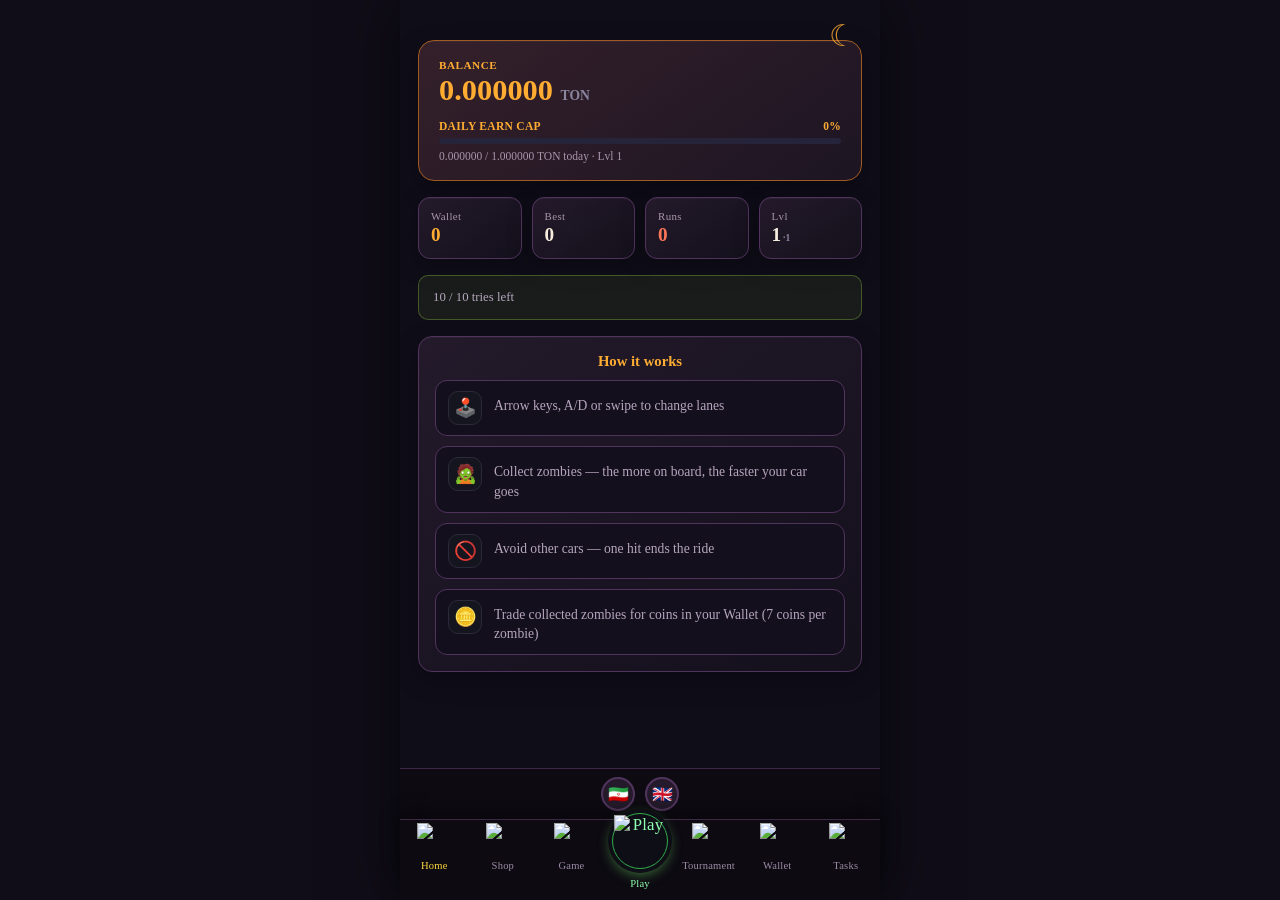
==== commit cfc81fea: "Add invite-friends task system with claim rewards" ====
--- a/index.html
+++ b/index.html
@@ -37,7 +37,7 @@
         <div class="howto-row"><div class="howto-ic">🕹️</div><div class="howto-text" data-i18n="howto1">Arrow keys, A/D or swipe to change lanes</div></div>
         <div class="howto-row"><div class="howto-ic">🧟</div><div class="howto-text" data-i18n="howto2">Collect zombies — the more on board, the faster your car goes</div></div>
         <div class="howto-row"><div class="howto-ic">🚫</div><div class="howto-text" data-i18n="howto3">Avoid other cars — one hit ends the ride</div></div>
-        <div class="howto-row"><div class="howto-ic">🪙</div><div class="howto-text" data-i18n="howto4">Trade collected zombies for coins in your Wallet (2 coins per zombie)</div></div>
+        <div class="howto-row"><div class="howto-ic">🪙</div><div class="howto-text" data-i18n="howto4">Trade collected zombies for coins in your Wallet (7 coins per zombie)</div></div>
       </div>
     </div>
   </main>
@@ -114,7 +114,7 @@
         <div class="exchange-token">
           <div class="exchange-token-icon gold"><img class="wallet-coin-image" src="sprites/coin.png" alt="Coin"></div>
           <div class="exchange-token-value gold" id="exchangePreview">0</div>
-          <div class="exchange-token-label" data-i18n="exchangeRateLabel">2 coins per zombie</div>
+          <div class="exchange-token-label" data-i18n="exchangeRateLabel">7 coins per zombie</div>
         </div>
       </div>
       <button class="menu-btn" id="exchangeBtn" data-i18n="exchangeBtn">Exchange (2 🪙 per zombie)</button>
@@ -195,6 +195,19 @@
         <a class="menu-btn secondary" href="https://t.me/TaxitonWithdraw" target="_blank" rel="noopener">Open Telegram channel</a>
         <button class="menu-btn" id="checkWithdrawChannelTaskBtn" type="button">Check membership</button>
         <div class="task-status" id="withdrawChannelTaskStatus"></div>
+      </div>
+    </div>
+    <div class="task-card invite-task-card" id="inviteTaskCard">
+      <div class="task-card-icon">👥</div>
+      <div class="task-card-content">
+        <h2>Invite friends</h2>
+        <p>Invite real Telegram users with your personal link. They only need to follow @TaxiiTon. No videos are required.</p>
+        <div class="referral-row"><input id="taskReferralLink" class="withdraw-input" readonly placeholder="Your invite link"><button class="menu-btn secondary" id="taskReferralCopyBtn" type="button">Copy</button></div>
+        <button class="menu-btn secondary" id="taskReferralShareBtn" type="button">Share invite link</button>
+        <div class="invite-milestone" id="inviteMilestone5"><span>5 friends → 0.05 TON</span><button class="menu-btn invite-claim-btn" data-invite-threshold="5" type="button">Claim</button></div>
+        <div class="invite-milestone" id="inviteMilestone20"><span>20 friends → 0.3 TON</span><button class="menu-btn invite-claim-btn" data-invite-threshold="20" type="button">Claim</button></div>
+        <div class="invite-milestone" id="inviteMilestone50"><span>50 friends → 1 TON</span><button class="menu-btn invite-claim-btn" data-invite-threshold="50" type="button">Claim</button></div>
+        <div class="task-status" id="inviteTaskStatus"></div>
       </div>
     </div>
     <div class="task-card" id="adsTaskCard">
--- a/styles.css
+++ b/styles.css
@@ -283,6 +283,8 @@
   .task-card .menu-btn{ display:block; width:100%; margin-top:8px; text-align:center; text-decoration:none; box-sizing:border-box; }
   .task-status{ min-height:20px; margin-top:8px; color:#a8a3b8; font-size:.75rem; }
   .task-status.success{ color:#7cff6b; }
+  .invite-milestone{ display:flex; align-items:center; justify-content:space-between; gap:10px; padding:8px 0; border-top:1px solid #302d40; color:#e8e6ef; font-size:.78rem; font-weight:800; }
+  .invite-claim-btn{ width:auto !important; margin:0 !important; padding:8px 12px; font-size:.75rem; box-shadow:none; }
   .rps-card{ margin:18px 20px; padding:16px; background:#15151f; border:1px solid #302d40; border-radius:14px; }
   .rps-card h2{ margin:0 0 6px; font-size:1rem; }
   .rps-card p{ margin:0 0 12px; }
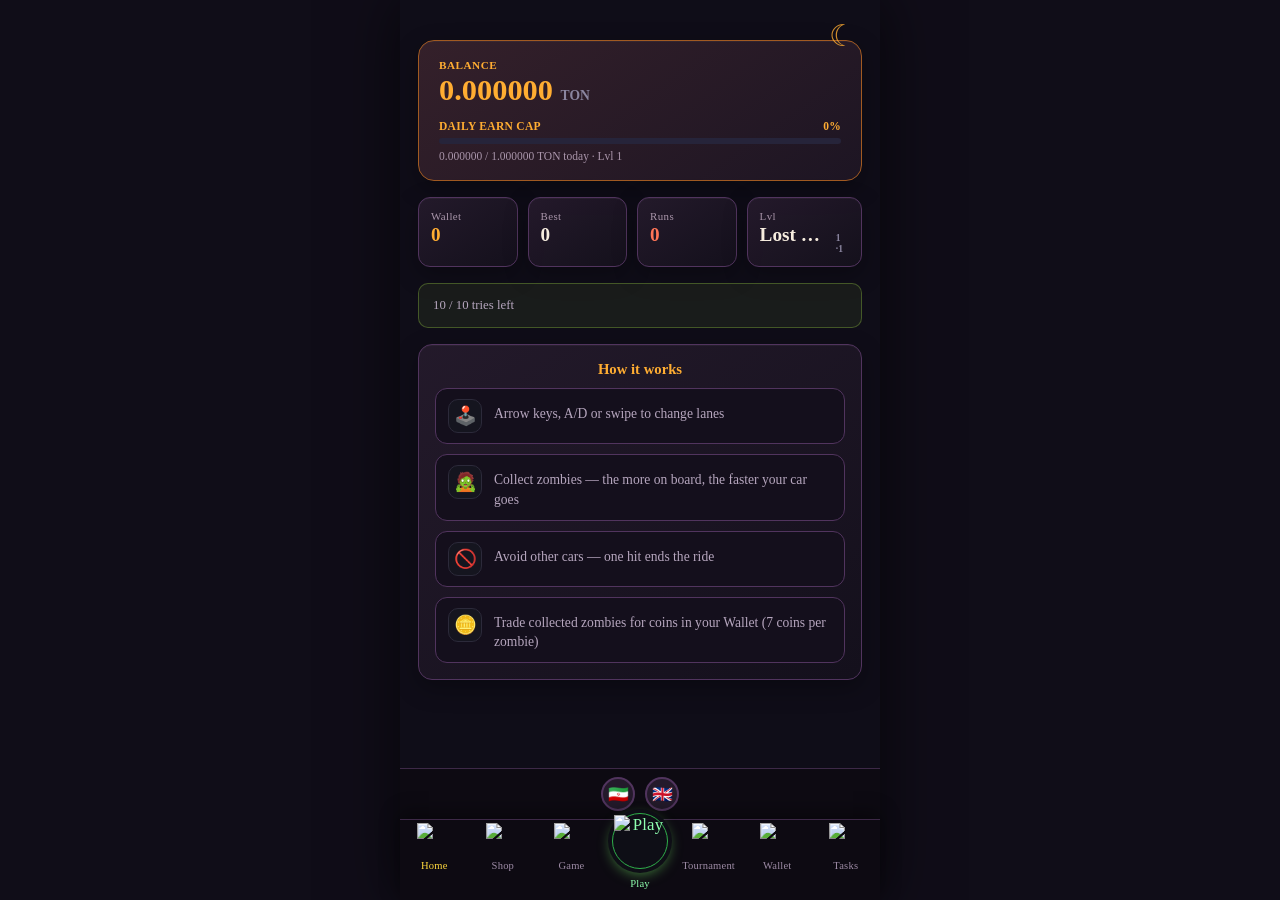
==== commit bda9a0b6: "Level-Namen geändert (EN + FA)" ====
--- a/index.html
+++ b/index.html
@@ -28,7 +28,7 @@
       <div class="stat-card gold"><div class="label" data-i18n="statWallet">Wallet</div><div class="value" id="homeCoins">0</div></div>
       <div class="stat-card"><div class="label" data-i18n="statBest">Best</div><div class="value" id="homeBest">0</div></div>
       <div class="stat-card coral"><div class="label" data-i18n="statRuns">Runs</div><div class="value" id="homeRuns">0</div></div>
-      <div class="stat-card"><div class="label" data-i18n="statLevel">Lvl</div><div class="value" id="homeLevel">1<small>·1</small></div></div>
+      <div class="stat-card"><div class="label" data-i18n="statLevel">Lvl</div><div class="value" id="homeLevel"><span id="homeLevelName">Lost City</span><small>1 ·1</small></div></div>
     </div>
     <div class="note-box" id="attemptsInfo">10 / 10 tries left</div>
     <div class="howto">
@@ -117,17 +117,17 @@
           <div class="exchange-token-label" data-i18n="exchangeRateLabel">7 coins per zombie</div>
         </div>
       </div>
-      <button class="menu-btn" id="exchangeBtn" data-i18n="exchangeBtn">Exchange (2 🪙 per zombie)</button>
+      <button class="menu-btn" id="exchangeBtn" data-i18n="exchangeBtn">Exchange (7 🪙 per zombie)</button>
     </div>
 
     <div class="referral-card">
-      <div class="referral-title">Invite friends</div>
-      <div class="referral-copy">Share your personal link. Each new player who completes the channel task earns you 300 Zombies once.</div>
-      <div class="referral-row"><input id="referralLink" class="withdraw-input" readonly placeholder="Open the game in Telegram"><button class="menu-btn secondary" id="referralCopyBtn" type="button">Copy</button></div>
-      <button class="menu-btn" id="referralShareBtn" type="button">Share invite link</button>
+      <div class="referral-title" data-i18n="inviteFriends">Invite friends</div>
+      <div class="referral-copy" data-i18n="inviteDesc">Share your personal link. Each new player who completes the channel task earns you 300 Zombies once.</div>
+      <div class="referral-row"><input id="referralLink" class="withdraw-input" readonly data-i18n-placeholder="inviteLinkPlaceholder" placeholder="Open the game in Telegram"><button class="menu-btn secondary" id="referralCopyBtn" type="button" data-i18n="copy">Copy</button></div>
+      <button class="menu-btn" id="referralShareBtn" type="button" data-i18n="shareInvite">Share invite link</button>
       <div class="referral-count" id="referralCount">Invited players: 0</div>
       <div class="referral-pending" id="referralPending">Referral zombies ready: 0</div>
-      <button class="menu-btn secondary" id="referralExchangeBtn" type="button" disabled>Exchange referral zombies (1:1)</button>
+      <button class="menu-btn secondary" id="referralExchangeBtn" type="button" disabled data-i18n="exchangeReferral">Exchange referral zombies (1:1)</button>
     </div>
 
     <div class="wallet-tabs">
@@ -172,51 +172,51 @@
   <!-- TASKS -->
   <main class="screen" id="screen-task">
     <div class="hero" style="padding:22px 20px;">
-      <h1 style="font-size:1.3rem;">Tasks</h1>
-      <p>Complete tasks and collect rewards.</p>
+      <h1 style="font-size:1.3rem;" data-i18n="tasksTitle">Tasks</h1>
+      <p data-i18n="tasksDesc">Complete tasks and collect rewards.</p>
     </div>
     <div class="task-card" id="channelTaskCard">
       <div class="task-card-icon"><img src="sprites/taskbutton.png" alt="Task"></div>
       <div class="task-card-content">
-        <h2>Join @TaxiiTon</h2>
-        <p>Follow the Telegram channel to complete this task.</p>
-        <div class="task-reward">Reward: +500 Zombies</div>
-        <a class="menu-btn secondary" href="https://t.me/TaxiiTon" target="_blank" rel="noopener">Open Telegram channel</a>
-        <button class="menu-btn" id="checkChannelTaskBtn">Check membership</button>
+        <h2 data-i18n="joinTaxii">Join @TaxiiTon</h2>
+        <p data-i18n="followChannel">Follow the Telegram channel to complete this task.</p>
+        <div class="task-reward" data-i18n="reward500">Reward: +500 Zombies</div>
+        <a class="menu-btn secondary" data-i18n="openChannel" href="https://t.me/TaxiiTon" target="_blank" rel="noopener">Open Telegram channel</a>
+        <button class="menu-btn" id="checkChannelTaskBtn" data-i18n="checkMembership">Check membership</button>
         <div class="task-status" id="channelTaskStatus"></div>
       </div>
     </div>
     <div class="task-card" id="withdrawChannelTaskCard">
       <div class="task-card-icon"><img src="sprites/taskbutton.png" alt="Task"></div>
       <div class="task-card-content">
-        <h2>Join @TaxitonWithdraw</h2>
-        <p>Follow the withdrawal news channel to complete this task.</p>
-        <div class="task-reward">Reward: +500 Zombies</div>
-        <a class="menu-btn secondary" href="https://t.me/TaxitonWithdraw" target="_blank" rel="noopener">Open Telegram channel</a>
-        <button class="menu-btn" id="checkWithdrawChannelTaskBtn" type="button">Check membership</button>
+        <h2 data-i18n="joinWithdraw">Join @TaxitonWithdraw</h2>
+        <p data-i18n="followWithdraw">Follow the withdrawal news channel to complete this task.</p>
+        <div class="task-reward" data-i18n="reward500">Reward: +500 Zombies</div>
+        <a class="menu-btn secondary" data-i18n="openChannel" href="https://t.me/TaxitonWithdraw" target="_blank" rel="noopener">Open Telegram channel</a>
+        <button class="menu-btn" id="checkWithdrawChannelTaskBtn" type="button" data-i18n="checkMembership">Check membership</button>
         <div class="task-status" id="withdrawChannelTaskStatus"></div>
       </div>
     </div>
     <div class="task-card invite-task-card" id="inviteTaskCard">
       <div class="task-card-icon">👥</div>
       <div class="task-card-content">
-        <h2>Invite friends</h2>
-        <p>Invite real Telegram users with your personal link. They only need to follow @TaxiiTon. No videos are required.</p>
-        <div class="referral-row"><input id="taskReferralLink" class="withdraw-input" readonly placeholder="Your invite link"><button class="menu-btn secondary" id="taskReferralCopyBtn" type="button">Copy</button></div>
-        <button class="menu-btn secondary" id="taskReferralShareBtn" type="button">Share invite link</button>
-        <div class="invite-milestone" id="inviteMilestone5"><span>5 friends → 0.05 TON</span><button class="menu-btn invite-claim-btn" data-invite-threshold="5" type="button">Claim</button></div>
-        <div class="invite-milestone" id="inviteMilestone20"><span>20 friends → 0.3 TON</span><button class="menu-btn invite-claim-btn" data-invite-threshold="20" type="button">Claim</button></div>
-        <div class="invite-milestone" id="inviteMilestone50"><span>50 friends → 1 TON</span><button class="menu-btn invite-claim-btn" data-invite-threshold="50" type="button">Claim</button></div>
+        <h2 data-i18n="inviteFriends">Invite friends</h2>
+        <p data-i18n="inviteDesc">Invite real Telegram users with your personal link. They only need to follow @TaxiiTon. No videos are required.</p>
+        <div class="referral-row"><input id="taskReferralLink" class="withdraw-input" readonly data-i18n-placeholder="inviteLinkPlaceholder" placeholder="Your invite link"><button class="menu-btn secondary" id="taskReferralCopyBtn" type="button" data-i18n="copy">Copy</button></div>
+        <button class="menu-btn secondary" id="taskReferralShareBtn" type="button" data-i18n="shareInvite">Share invite link</button>
+        <div class="invite-milestone" id="inviteMilestone5"><span>5 friends → 0.05 TON</span><button class="menu-btn invite-claim-btn" data-invite-threshold="5" type="button" data-i18n="claim">Claim</button></div>
+        <div class="invite-milestone" id="inviteMilestone20"><span>20 friends → 0.3 TON</span><button class="menu-btn invite-claim-btn" data-invite-threshold="20" type="button" data-i18n="claim">Claim</button></div>
+        <div class="invite-milestone" id="inviteMilestone50"><span>50 friends → 1 TON</span><button class="menu-btn invite-claim-btn" data-invite-threshold="50" type="button" data-i18n="claim">Claim</button></div>
         <div class="task-status" id="inviteTaskStatus"></div>
       </div>
     </div>
     <div class="task-card" id="adsTaskCard">
       <div class="task-card-icon">▶</div>
       <div class="task-card-content">
-        <h2>Watch 10 videos</h2>
-        <p>Complete 10 rewarded videos and receive 0.03 TON in total.</p>
+        <h2 data-i18n="watchVideos">Watch 10 videos</h2>
+        <p data-i18n="watchVideosDesc">Complete 10 rewarded videos and receive 0.03 TON in total.</p>
         <div class="task-reward" id="adsTaskProgress">0 / 10 videos · Reward: 0.03 TON</div>
-        <button class="menu-btn" id="watchAdBtn" type="button">Watch video</button>
+        <button class="menu-btn" id="watchAdBtn" type="button" data-i18n="watchVideo">Watch video</button>
         <div class="task-status" id="adsTaskStatus"></div>
       </div>
     </div>
@@ -225,18 +225,18 @@
   <!-- GAME MENU -->
   <main class="screen" id="screen-game-menu">
     <div class="game-lobby-panel">
-      <div class="game-lobby-header"><div><span class="game-lobby-kicker">TAXITRON ONLINE</span><h1>Game Lobby</h1><p>Alle Spieler im Raum sehen und gemeinsam beitreten.</p></div><span class="game-lobby-live"><i></i> LIVE</span></div>
+      <div class="game-lobby-header"><div><span class="game-lobby-kicker">TAXITRON ONLINE</span><h1 data-i18n="gameLobby">Game Lobby</h1><p data-i18n="lobbyPlayers">All players in the room can see and join together.</p></div><span class="game-lobby-live"><i></i> LIVE</span></div>
       <div class="game-lobby-3d"><canvas id="gameLobby3D"></canvas><span>2D LOBBY</span></div>
-      <div class="game-lobby-room"><div><strong>Offene Lobby</strong><span id="gameLobbyStatus">Warte auf Spieler...</span></div><b id="gameLobbyCount">0 online</b></div>
-      <div class="game-lobby-players" id="gameLobbyPlayers"><div class="game-lobby-empty">Spieler werden geladen...</div></div>
-      <div class="game-room-list" id="gameRoomList"><div class="game-lobby-empty">Raum wird geladen...</div></div>
+      <div class="game-lobby-room"><div><strong data-i18n="openLobby">Open lobby</strong><span id="gameLobbyStatus" data-i18n="waitingPlayers">Waiting for players...</span></div><b id="gameLobbyCount">0 <span data-i18n="online">online</span></b></div>
+      <div class="game-lobby-players" id="gameLobbyPlayers"><div class="game-lobby-empty">Loading players...</div></div>
+      <div class="game-room-list" id="gameRoomList"><div class="game-lobby-empty">Loading room...</div></div>
       <button class="game-lobby-join" id="gameLobbyJoinBtn" type="button">Join game · 0.001 TON</button>
-      <div class="game-lobby-note">Die Spielerliste wird automatisch aktualisiert.</div>
+      <div class="game-lobby-note" data-i18n="lobbyRefresh">The player list updates automatically.</div>
     </div>
     <iframe class="game-experience-frame" id="gameExperienceFrame" title="Arena Duel" hidden></iframe>
     <div class="hero" style="padding:22px 20px;">
-      <h1 style="font-size:1.3rem;">Game</h1>
-      <p>Four-player knockout tournament. Losers are eliminated each round.</p>
+      <h1 style="font-size:1.3rem;" data-i18n="game">Game</h1>
+      <p data-i18n="fourPlayer">Four-player knockout tournament. Losers are eliminated each round.</p>
     </div>
     <div class="rps-create-card">
       <div class="rps-create-heading"><div><span class="rps-kicker">PLAYER MATCH</span><h2>Create a challenge</h2></div><span class="rps-create-mark">VS</span></div>
@@ -254,21 +254,21 @@
   <main class="screen" id="screen-rps-game">
     <div class="rps-reference-layout">
       <aside class="rps-reference-sidebar">
-        <div class="rps-profile"><div class="rps-profile-avatar">✎</div><div><strong id="rpsProfileName">Gast32</strong><span>Neuling</span><div class="rps-level-track"><i></i></div></div><b>0 LVL</b></div>
-        <div class="rps-sidebar-title"><strong>Live im Duell</strong><span>ONLINE</span></div>
+        <div class="rps-profile"><div class="rps-profile-avatar">✎</div><div><strong id="rpsProfileName">Guest32</strong><span>New player</span><div class="rps-level-track"><i></i></div></div><b>0 LVL</b></div>
+        <div class="rps-sidebar-title"><strong>Live duel</strong><span>ONLINE</span></div>
         <div class="rps-player-list" id="rpsReferencePlayers"></div>
-        <div class="rps-create-reference"><label for="rpsStakeDirect">Einsatz pro Spieler</label><div><input id="rpsStakeDirect" type="number" min="0.001" step="0.001" value="0.001"><span>TON</span></div><button id="rpsCreateDirectBtn" type="button" onclick="window.startLocalRpsBot && window.startLocalRpsBot()">Spiel erstellen</button><small>4 Spieler · Gewinner 60%</small></div>
+        <div class="rps-create-reference"><label for="rpsStakeDirect">Stake per player</label><div><input id="rpsStakeDirect" type="number" min="0.001" step="0.001" value="0.001"><span>TON</span></div><button id="rpsCreateDirectBtn" type="button" onclick="window.startLocalRpsBot && window.startLocalRpsBot()">Create game</button><small>4 players · Winner 60%</small></div>
         <div class="rps-sidebar-spacer"></div>
-        <div class="rps-shop-banner"><strong>Shop</strong><span>🪙 0</span><small>Werbung entfernen</small></div>
-        <div class="rps-discord">◉ &nbsp; T R E T E  U N S E R E M<br>DISCORDSERVER BEI</div>
+        <div class="rps-shop-banner"><strong>Shop</strong><span>🪙 0</span><small>Remove ads</small></div>
+        <div class="rps-discord">◉ &nbsp; J O I N  O U R<br>DISCORD SERVER</div>
         <div class="rps-sidebar-footer"><span>◖</span><span>▣</span><span>♟</span><span>⚙</span></div>
       </aside>
       <section class="rps-reference-board">
-        <header><strong>Nachtduell</strong><span class="rps-round-badge">RUNDE 1</span><button id="rpsBackBtn">Zur Lobby</button></header>
+        <header><strong>Night duel</strong><span class="rps-round-badge">ROUND 1</span><button id="rpsBackBtn">Back to lobby</button></header>
         <div class="rps-reference-arena">
           <div class="rps-reference-opponents" id="rpsReferenceOpponents"></div>
           <div class="rps-reference-dots">•••</div>
-          <div class="rps-reference-choice"><button data-rps-choice="rock"><span class="rps-choice-mark">R</span><strong>STEIN</strong></button><button data-rps-choice="paper"><span class="rps-choice-mark">P</span><strong>PAPIER</strong></button><button data-rps-choice="scissors"><span class="rps-choice-mark">S</span><strong>SCHERE</strong></button></div>
+          <div class="rps-reference-choice"><button data-rps-choice="rock"><span class="rps-choice-mark">R</span><strong>ROCK</strong></button><button data-rps-choice="paper"><span class="rps-choice-mark">P</span><strong>PAPER</strong></button><button data-rps-choice="scissors"><span class="rps-choice-mark">S</span><strong>SCISSORS</strong></button></div>
           <div class="rps-reference-hearts">♥♥♥♥<span>♥</span></div>
           <div class="rps-reference-status" id="rpsMyGame"></div>
           <div class="rps-3d-wrap"><canvas id="rps3dCanvas"></canvas></div>
@@ -291,7 +291,7 @@
           <span class="hud-sep">|</span>
           <span class="hud-seg" id="hudDistance">0 m</span>
           <span class="hud-sep">|</span>
-          <span class="hud-seg hud-level"><span id="hudLevelLabel">Lvl</span> <b id="hudLevel">1</b><small id="hudMult">·1</small></span>
+          <span class="hud-seg hud-level"><span id="hudLevelLabel">Lvl</span> <b id="hudLevel">1</b> <span id="hudLevelName">Lost City</span><small id="hudMult">·1</small></span>
         </div>
       </div>
       <div id="weaponHud" style="display:none;">x2 <span id="weaponTimerVal">15</span>s</div>
@@ -326,6 +326,6 @@
 
 <script src="https://cdnjs.cloudflare.com/ajax/libs/three.js/r128/three.min.js"></script>
 <script>window.TAXITRON_BOT_USERNAME = 'TaxiTronBot';</script>
-<script src="app.js?v=attempt-reset-midnight-20260914"></script>
+<script src="app.js?v=referral-start-links-20260915"></script>
 </body>
 </html>
--- a/styles.css
+++ b/styles.css
@@ -18,7 +18,8 @@
   .hud-seg { font-size:17px; letter-spacing:.2px; white-space:nowrap; }
   .hud-seg b { font-weight:800; }
   .hud-sep { opacity:.28; font-weight:400; }
-  .hud-level { color:#ffd93d; }
+  .hud-level { color:#ffd93d; display:inline-flex; align-items:baseline; gap:4px; max-width:190px; }
+  .hud-level #hudLevelName{ max-width:92px; overflow:hidden; text-overflow:ellipsis; white-space:nowrap; font-size:12px; color:#fff1b0; vertical-align:baseline; }
   .hud-level small { font-size:11px; opacity:0.75; margin-left:2px; color:#a8a3b8; }
   #weaponHud {
     position:absolute; top:24vh; left:50%; transform:translateX(-50%);
@@ -122,7 +123,9 @@
   .stat-row{ display:flex; gap:10px; }
   .stat-card{ flex:1; background:#15151f; border:1px solid #262436; border-radius:12px; padding:12px 12px; }
   .stat-card .label{ font-size:0.68rem; color:#8b86a0; letter-spacing:0.4px; }
-  .stat-card .value{ font-size:1.2rem; font-weight:800; margin-top:2px; }
+  .stat-card .value{ font-size:1.2rem; font-weight:800; margin-top:2px; min-width:0; }
+  #homeLevel{ display:flex; align-items:baseline; gap:4px; min-width:0; }
+  #homeLevelName{ min-width:0; overflow:hidden; text-overflow:ellipsis; white-space:nowrap; }
   .stat-card.gold .value{ color:#ffd93d; }
   .stat-card.coral .value{ color:#ff6b6b; }
   .stat-card .value small{ font-size:0.6rem; color:#8b86a0; margin-left:2px; }
@@ -545,7 +548,7 @@
   #screen-rps-game .rps-round-badge{ margin-left:auto; margin-right:10px; padding:5px 8px; border:1px solid #71458b; border-radius:5px; color:#ffb238; font-size:9px; font-weight:900; letter-spacing:1px; }
   #screen-rps-game .rps-reference-board>header button{ background:#3b224c; border:1px solid #80549b; box-shadow:none; font-size:11px; }
   #screen-rps-game .rps-reference-arena{ height:calc(100% - 58px); min-height:0; background:radial-gradient(circle at 50% 36%,rgba(142,75,184,.25),transparent 30%),linear-gradient(180deg,#1a1025,#0e0915); background-image:radial-gradient(rgba(255,173,50,.09) 1px,transparent 1px); background-size:24px 24px; }
-  #screen-rps-game .rps-reference-arena:before{ content:'WÄHLE DEIN ZEICHEN'; top:43%; color:rgba(255,173,50,.7); font-size:11px; letter-spacing:3px; }
+  #screen-rps-game .rps-reference-arena:before{ content:'CHOOSE YOUR MOVE'; top:43%; color:rgba(255,173,50,.7); font-size:11px; letter-spacing:3px; }
   #screen-rps-game .rps-reference-opponents{ top:28px; left:8%; right:8%; gap:12px; }
   #screen-rps-game .rps-opponent-card{ width:31%; height:52px; background:#241432; border:1px solid #75458e; box-shadow:0 8px 18px rgba(0,0,0,.3); }
   #screen-rps-game .rps-opponent-card strong{ font-size:12px; }
@@ -595,7 +598,7 @@
   #screen-rps-game .rps-reference-board>header strong:before{ content:'◆'; color:#a9e34b; margin-right:8px; font-size:10px; }
   #screen-rps-game .rps-reference-board>header button{ background:#bd3d2f; border:1px solid #ef7148; box-shadow:0 3px 0 #69201d; }
   #screen-rps-game .rps-reference-arena{ height:calc(100% - 72px); background:radial-gradient(circle at 50% 42%,rgba(116,66,168,.2),transparent 34%),linear-gradient(180deg,rgba(26,15,35,.72),rgba(11,8,16,.94)); background-image:radial-gradient(rgba(255,173,50,.08) 1px,transparent 1px); background-size:28px 28px; }
-  #screen-rps-game .rps-reference-arena:before{ content:'SCHERE  ·  STEIN  ·  PAPIER'; position:absolute; top:35%; left:50%; transform:translate(-50%,-50%); color:rgba(255,173,50,.14); font-size:clamp(18px,4vw,34px); letter-spacing:5px; font-weight:900; white-space:nowrap; }
+  #screen-rps-game .rps-reference-arena:before{ content:'ROCK  ·  PAPER  ·  SCISSORS'; position:absolute; top:35%; left:50%; transform:translate(-50%,-50%); color:rgba(255,173,50,.14); font-size:clamp(18px,4vw,34px); letter-spacing:5px; font-weight:900; white-space:nowrap; }
   #screen-rps-game .rps-opponent-card{ background:linear-gradient(135deg,#372248,#1f172c); border:1px solid #70458a; box-shadow:0 0 18px rgba(116,66,168,.22); }
   #screen-rps-game .rps-opponent-card b{ color:#a9e34b; text-shadow:0 0 8px rgba(169,227,75,.7); }
   #screen-rps-game .rps-reference-dots{ color:#ff9b35; text-shadow:0 0 8px rgba(255,123,34,.8); }
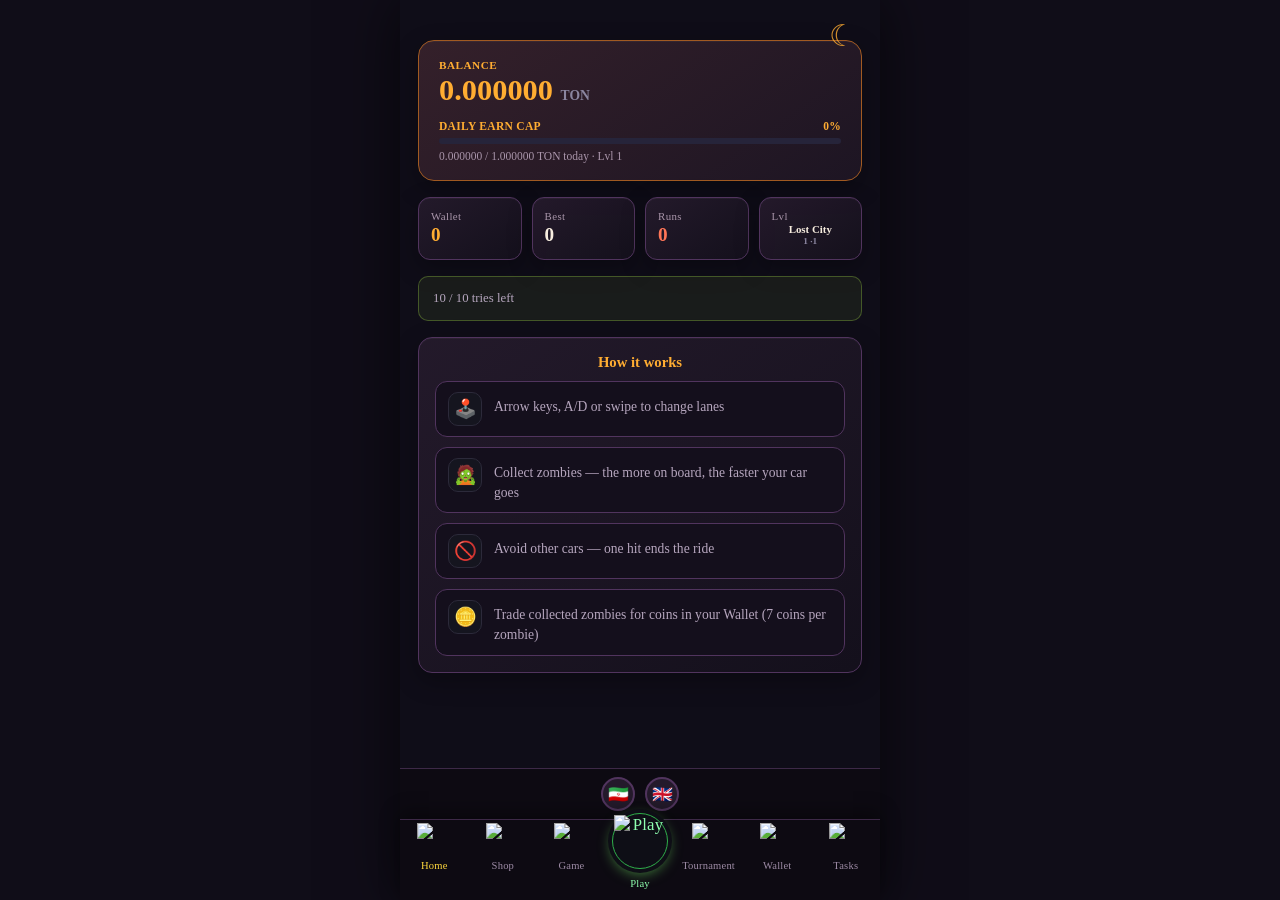
==== commit 333695c5: "1% Auszahlungsgebühr" ====
--- a/index.html
+++ b/index.html
@@ -4,7 +4,6 @@
 <meta charset="UTF-8">
 <meta name="viewport" content="width=device-width, initial-scale=1.0, maximum-scale=1.0, user-scalable=no">
 <script src="https://telegram.org/js/telegram-web-app.js"></script>
-<script src="https://sad.adsgram.ai/js/sad.min.js"></script>
 <title>Coin Runner 3D</title>
 <link rel="stylesheet" href="styles.css">
 </head>
@@ -164,6 +163,7 @@
         <div class="withdraw-history" id="withdrawHistory"></div>
       </div>
       <div class="note-box" data-i18n="withdrawNote">Minimum withdrawal is 1 TON. Requests are reviewed and sent to your wallet address.</div>
+      <div class="note-box" data-i18n="withdrawFee">A 1% withdrawal fee is deducted. You receive 99% of the requested amount.</div>
     </div>
 
     <button class="menu-btn secondary" id="toHomeBtn" data-i18n="toHome">Back to Home</button>
@@ -208,16 +208,6 @@
         <div class="invite-milestone" id="inviteMilestone20"><span>20 friends → 0.3 TON</span><button class="menu-btn invite-claim-btn" data-invite-threshold="20" type="button" data-i18n="claim">Claim</button></div>
         <div class="invite-milestone" id="inviteMilestone50"><span>50 friends → 1 TON</span><button class="menu-btn invite-claim-btn" data-invite-threshold="50" type="button" data-i18n="claim">Claim</button></div>
         <div class="task-status" id="inviteTaskStatus"></div>
-      </div>
-    </div>
-    <div class="task-card" id="adsTaskCard">
-      <div class="task-card-icon">▶</div>
-      <div class="task-card-content">
-        <h2 data-i18n="watchVideos">Watch 10 videos</h2>
-        <p data-i18n="watchVideosDesc">Complete 10 rewarded videos and receive 0.03 TON in total.</p>
-        <div class="task-reward" id="adsTaskProgress">0 / 10 videos · Reward: 0.03 TON</div>
-        <button class="menu-btn" id="watchAdBtn" type="button" data-i18n="watchVideo">Watch video</button>
-        <div class="task-status" id="adsTaskStatus"></div>
       </div>
     </div>
   </main>
--- a/styles.css
+++ b/styles.css
@@ -124,8 +124,9 @@
   .stat-card{ flex:1; background:#15151f; border:1px solid #262436; border-radius:12px; padding:12px 12px; }
   .stat-card .label{ font-size:0.68rem; color:#8b86a0; letter-spacing:0.4px; }
   .stat-card .value{ font-size:1.2rem; font-weight:800; margin-top:2px; min-width:0; }
-  #homeLevel{ display:flex; align-items:baseline; gap:4px; min-width:0; }
-  #homeLevelName{ min-width:0; overflow:hidden; text-overflow:ellipsis; white-space:nowrap; }
+  #homeLevel{ display:flex; flex-direction:column; align-items:center; justify-content:center; gap:2px; min-width:0; line-height:1.05; }
+  #homeLevelName{ display:block; width:100%; min-width:0; overflow:hidden; text-overflow:ellipsis; white-space:nowrap; text-align:center; font-size:.68rem; }
+  #homeLevel small{ display:block; margin-left:0; font-size:.58rem; line-height:1; }
   .stat-card.gold .value{ color:#ffd93d; }
   .stat-card.coral .value{ color:#ff6b6b; }
   .stat-card .value small{ font-size:0.6rem; color:#8b86a0; margin-left:2px; }
